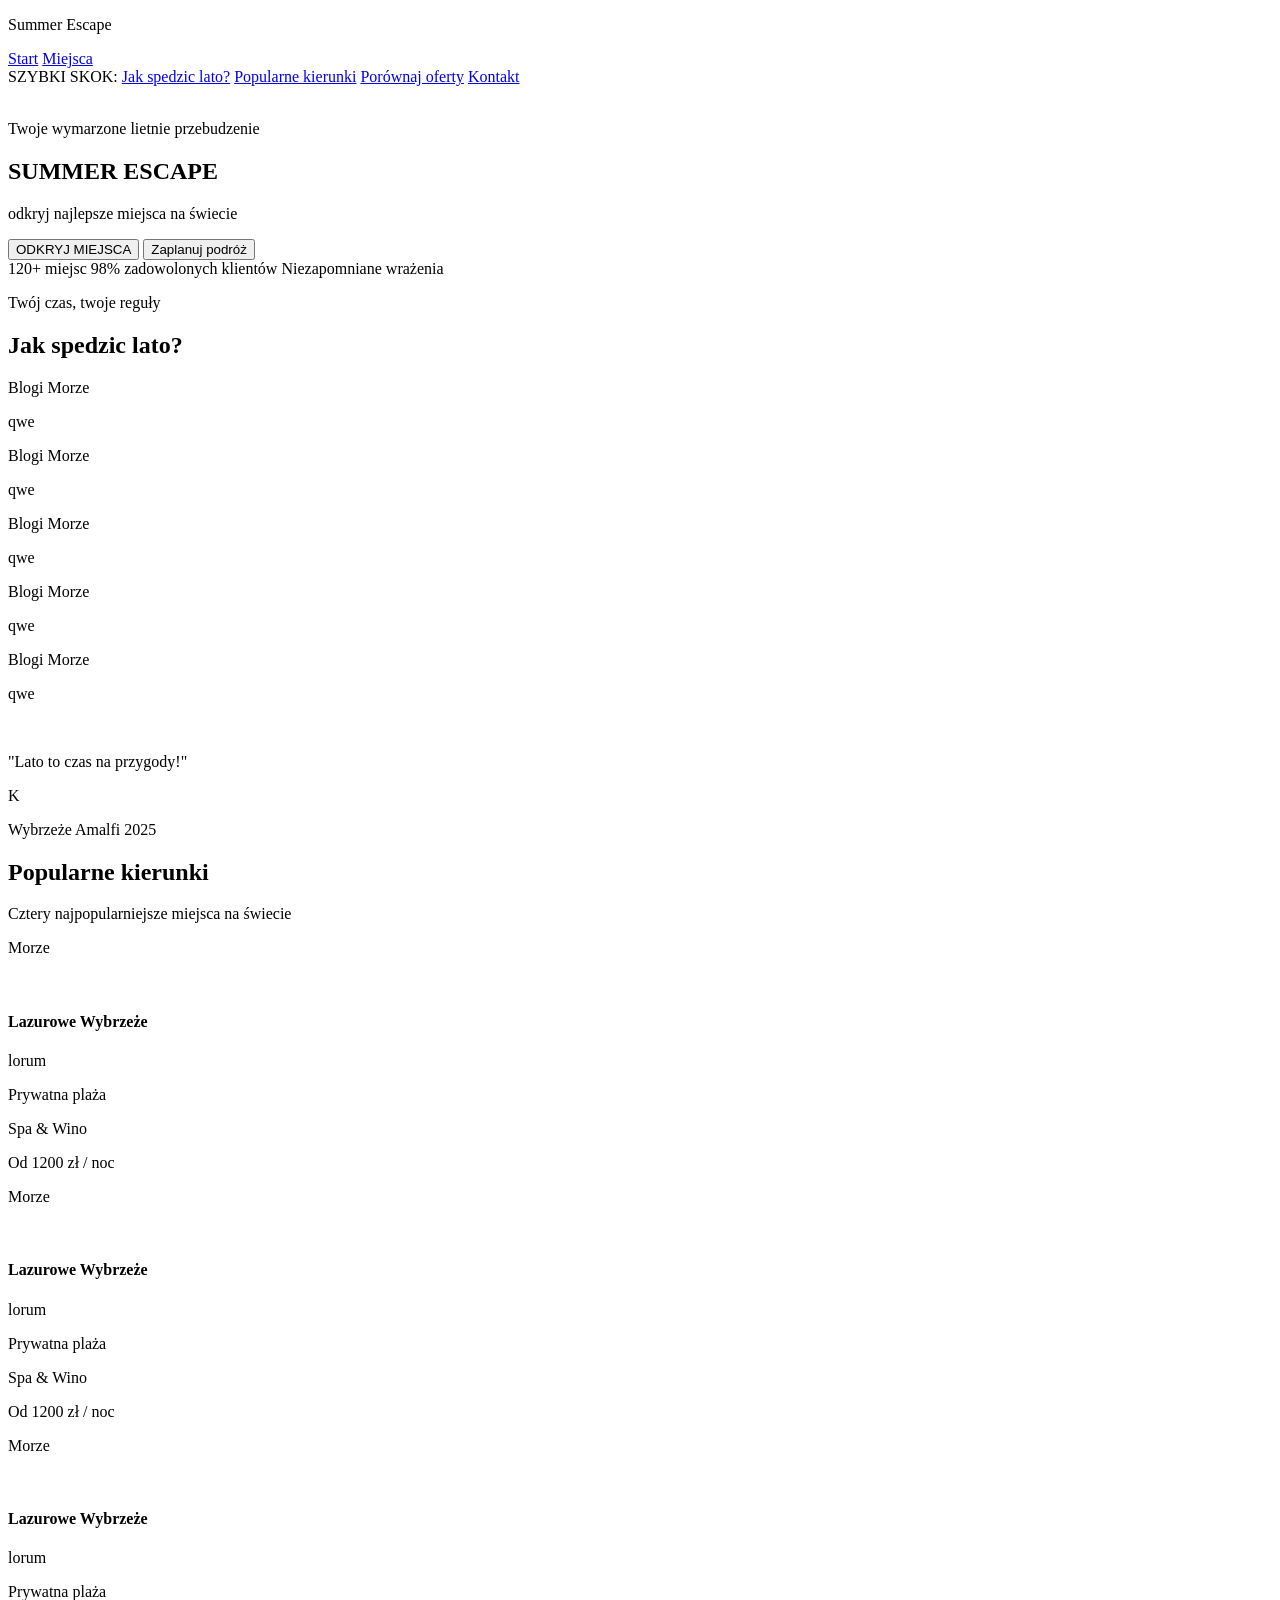
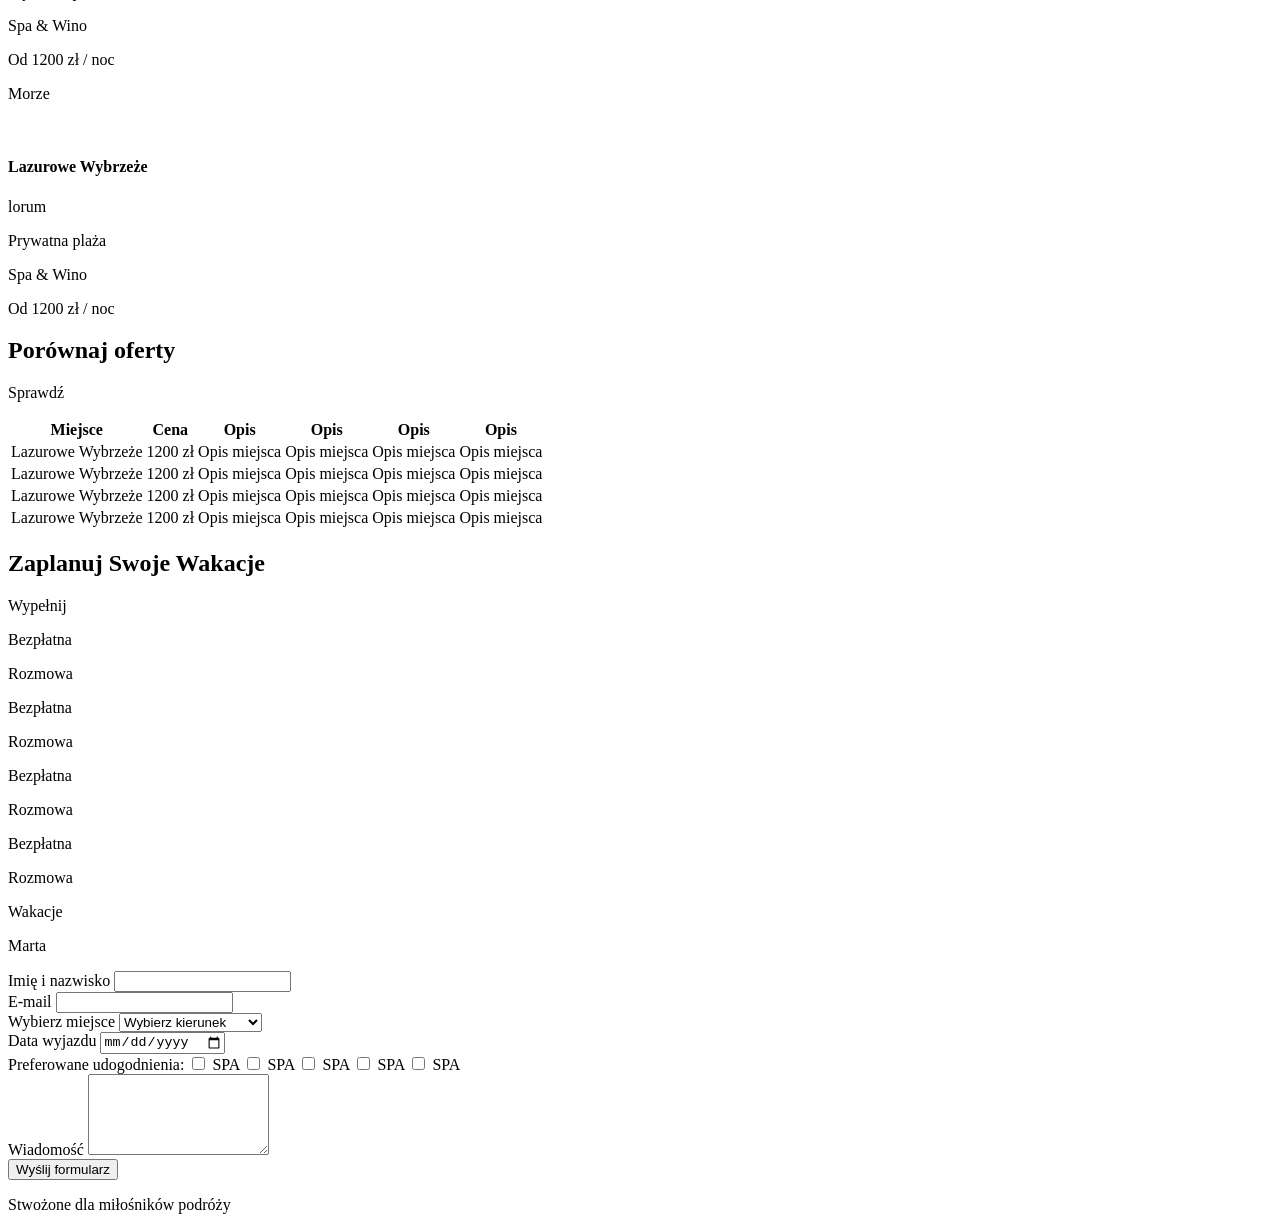
==== index.html @ 9d48acfe "HTML skeleton" ====
<!DOCTYPE html>
<html lang="pl">

<head>
    <meta charset="UTF-8">
    <meta name="viewport" content="width=device-width, initial-scale=1.0">
    <title>Summer Escape</title>
    <link rel="stylesheet" href="style.css">
</head>

<body>
    <header>
        <p>Summer Escape</p>

        <div>
            <a href="index.html">Start</a>
            <a href="places.html">Miejsca</a>
        </div>

        <a href=""></a>
    </header>

    <nav>
        <span>SZYBKI SKOK:</span>
        <a href="#how-to-spend-summer">Jak spedzic lato?</a>
        <a href="#popular-destinations">Popularne kierunki</a>
        <a href="#compare-offers">Porównaj oferty</a>
        <a href="#contact">Kontakt</a>
    </nav>
    <main>
        <section class="hero-section">
            <img src="" alt="">

            <p>Twoje wymarzone lietnie przebudzenie</p>

            <h1>SUMMER ESCAPE</h1>
            <p>odkryj najlepsze miejsca na świecie</p>

            <div>
                <button>ODKRYJ MIEJSCA</button>
                <button>Zaplanuj podróż</button>
            </div>


            <div>
                <span>120+ miejsc</span>
                <span>98% zadowolonych klientów</span>
                <span>Niezapomniane wrażenia</span>
            </div>
        </section>





        <section id="how-to-spend-summer">
            <div>
                <p>Twój czas, twoje reguły</p>
                <h2>Jak spedzic lato?</h2>

                <div>
                    <div>Blogi <span>Morze</span></div>
                    <p>qwe</p>
                </div>
                <div>
                    <div>Blogi <span>Morze</span></div>
                    <p>qwe</p>
                </div>
                <div>
                    <div>Blogi <span>Morze</span></div>
                    <p>qwe</p>
                </div>
                <div>
                    <div>Blogi <span>Morze</span></div>
                    <p>qwe</p>
                </div>
                <div>
                    <div>Blogi <span>Morze</span></div>
                    <p>qwe</p>
                </div>
            </div>

            <img src="" alt="">
            <p>"Lato to czas na przygody!"</p>

            <div>
                <p>K</p>
                <p>Wybrzeże Amalfi 2025</p>
            </div>


        </section>





        <section id="popular-destinations">
            <h1>Popularne kierunki</h1>
            <p>Cztery najpopularniejsze miejsca na świecie</p>

            <div>
                <div>
                    <p>Morze</p>
                    <img src="" alt="">
                    <h4>Lazurowe Wybrzeże</h4>
                    <p>lorum</p>

                    <div>
                        <p>Prywatna plaża</p>
                        <p> Spa & Wino</p>
                    </div>

                    <p>Od <span>1200 zł</span> / noc</p>
                </div>


                <div>
                    <p>Morze</p>
                    <img src="" alt="">
                    <h4>Lazurowe Wybrzeże</h4>
                    <p>lorum</p>

                    <div>
                        <p>Prywatna plaża</p>
                        <p> Spa & Wino</p>
                    </div>

                    <p>Od <span>1200 zł</span> / noc</p>
                </div>


                <div>
                    <p>Morze</p>
                    <img src="" alt="">
                    <h4>Lazurowe Wybrzeże</h4>
                    <p>lorum</p>

                    <div>
                        <p>Prywatna plaża</p>
                        <p> Spa & Wino</p>
                    </div>

                    <p>Od <span>1200 zł</span> / noc</p>
                </div>


                <div>
                    <p>Morze</p>
                    <img src="" alt="">
                    <h4>Lazurowe Wybrzeże</h4>
                    <p>lorum</p>

                    <div>
                        <p>Prywatna plaża</p>
                        <p> Spa & Wino</p>
                    </div>

                    <p>Od <span>1200 zł</span> / noc</p>
                </div>
            </div>

        </section>




        <section id="compare-offers">
            <h1>Porównaj oferty</h1>
            <p>Sprawdź</p>

            <table>
                <tr>
                    <th>Miejsce</th>
                    <th>Cena</th>
                    <th>Opis</th>
                    <th>Opis</th>
                    <th>Opis</th>
                    <th>Opis</th>
                </tr>
                <tr>
                    <td>Lazurowe Wybrzeże</td>
                    <td>1200 zł</td>
                    <td>Opis miejsca</td>
                    <td>Opis miejsca</td>
                    <td>Opis miejsca</td>
                    <td>Opis miejsca</td>
                </tr>
                <tr>
                    <td>Lazurowe Wybrzeże</td>
                    <td>1200 zł</td>
                    <td>Opis miejsca</td>
                    <td>Opis miejsca</td>
                    <td>Opis miejsca</td>
                    <td>Opis miejsca</td>
                </tr>
                <tr>
                    <td>Lazurowe Wybrzeże</td>
                    <td>1200 zł</td>
                    <td>Opis miejsca</td>
                    <td>Opis miejsca</td>
                    <td>Opis miejsca</td>
                    <td>Opis miejsca</td>
                </tr>
                <tr>
                    <td>Lazurowe Wybrzeże</td>
                    <td>1200 zł</td>
                    <td>Opis miejsca</td>
                    <td>Opis miejsca</td>
                    <td>Opis miejsca</td>
                    <td>Opis miejsca</td>
                </tr>
            </table>
        </section>




        <section id="contact">
            <div>
                <h1>Zaplanuj Swoje Wakacje</h1>
                <p>Wypełnij</p>

                <div>
                    <p>Bezpłatna</p>
                    <p>Rozmowa</p>
                </div>
                <div>
                    <p>Bezpłatna</p>
                    <p>Rozmowa</p>
                </div>
                <div>
                    <p>Bezpłatna</p>
                    <p>Rozmowa</p>
                </div>
                <div>
                    <p>Bezpłatna</p>
                    <p>Rozmowa</p>
                </div>

                <div>
                    <p>Wakacje</p>
                    <p>Marta</p>
                </div>
            </div>


            <div>

                <form action="#" method="post">
                    <div>
                        <label for="name-lastname">Imię i nazwisko</label>
                        <input type="text" id="name-lastname" name="name-lastname" required>
                    </div>

                    <div>
                        <label for="email">E-mail</label>
                        <input type="email" id="email" name="email" required>
                    </div>

                    <div>
                        <label for="place">Wybierz miejsce</label>
                        <select id="place" name="place" required>
                            <option value="" selected disabled>Wybierz kierunek</option>
                            <option value="amalfi">Wybrzeże Amalfi</option>
                            <option value="lazurowe-wybrzeze">Lazurowe Wybrzeże</option>
                            <option value="santorini">Santorini</option>
                            <option value="bali">Bali</option>
                        </select>
                    </div>

                    <div>
                        <label for="departure-date">Data wyjazdu</label>
                        <input type="date" id="departure-date" name="departure-date" required>
                    </div>

                    <div>
                        Preferowane udogodnienia:
                        <label><input type="checkbox" name="activities" value="spa"> SPA</label>
                        <label><input type="checkbox" name="activities" value="spa"> SPA</label>
                        <label><input type="checkbox" name="activities" value="spa"> SPA</label>
                        <label><input type="checkbox" name="activities" value="spa"> SPA</label>
                        <label><input type="checkbox" name="activities" value="spa"> SPA</label>
                    </div>


                    <div>
                        <label for="message">Wiadomość</label>
                        <textarea id="message" name="message" rows="5"></textarea>
                    </div>

                    <button type="submit">Wyślij formularz</button>
                </form>
            </div>
        </section>
    </main>



    <footer>
        <p>Stwożone dla miłośników podróży</p>
    </footer>
</body>

</html>
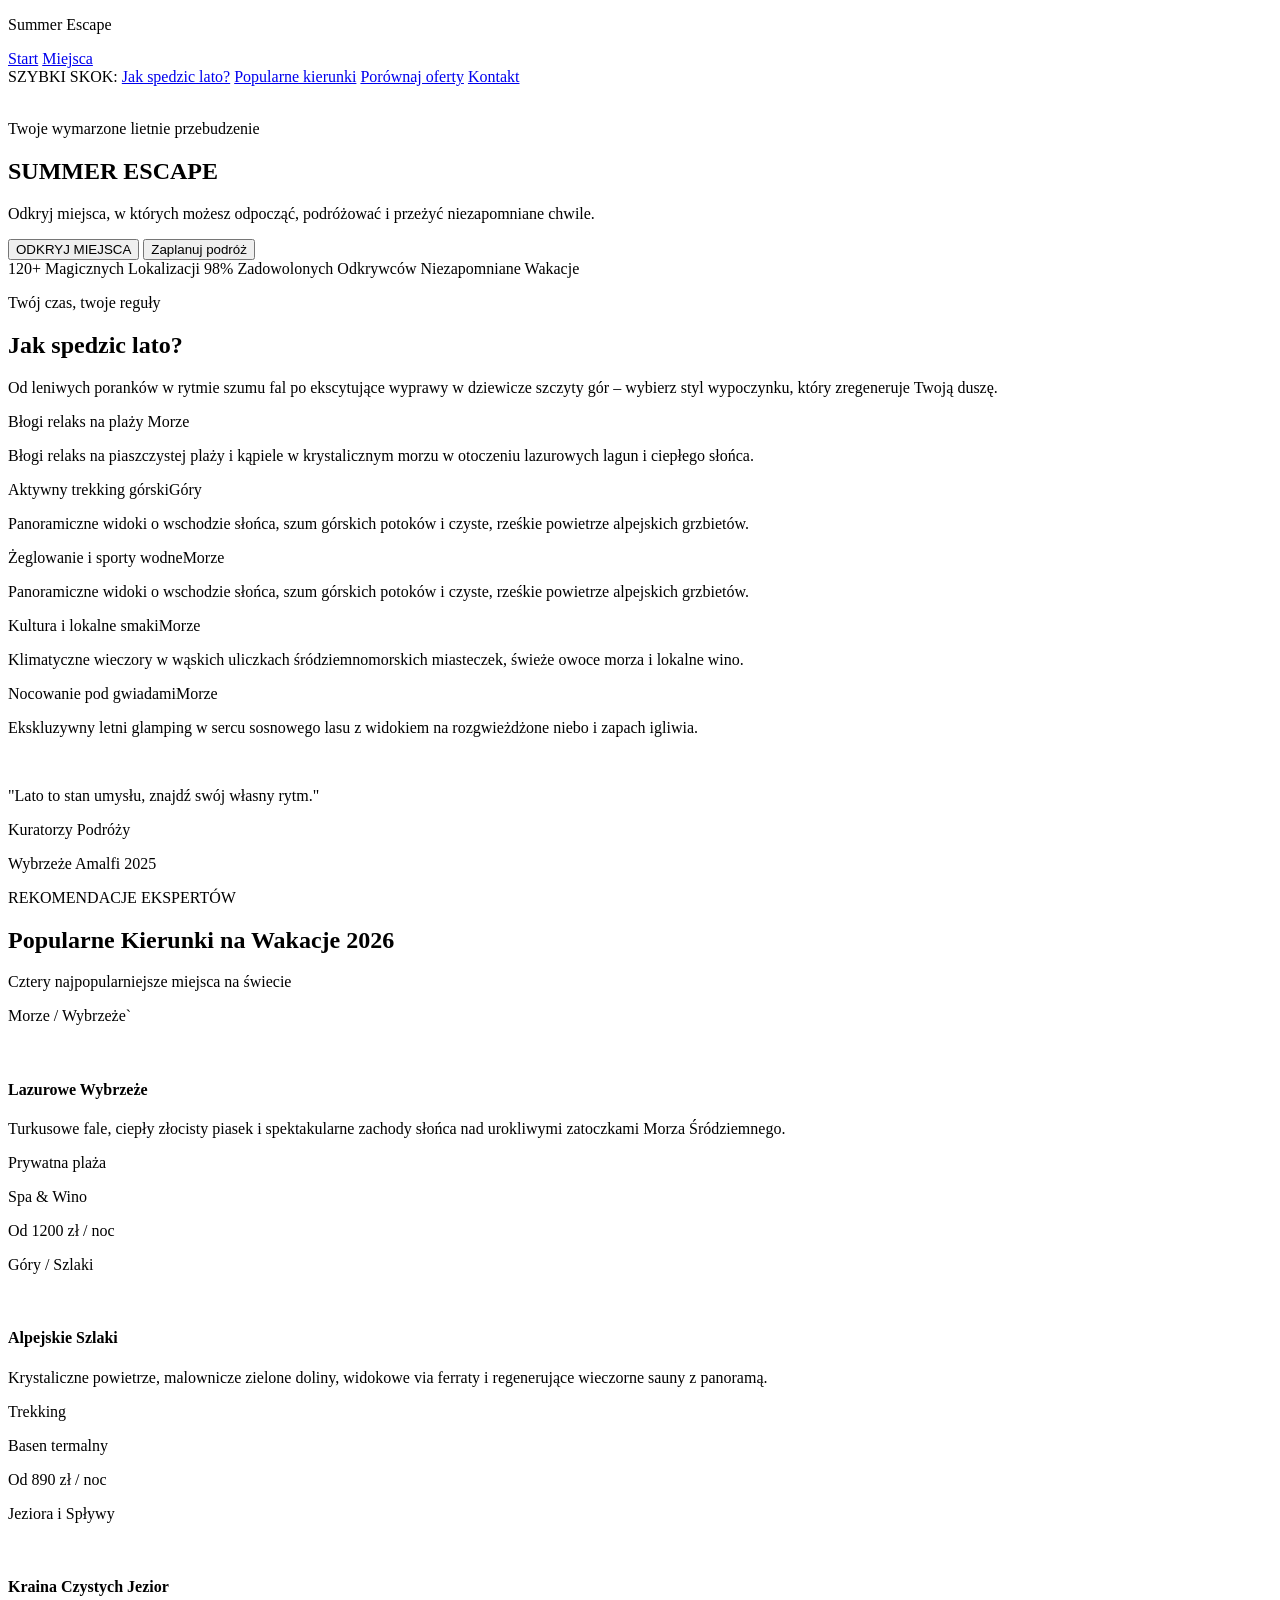
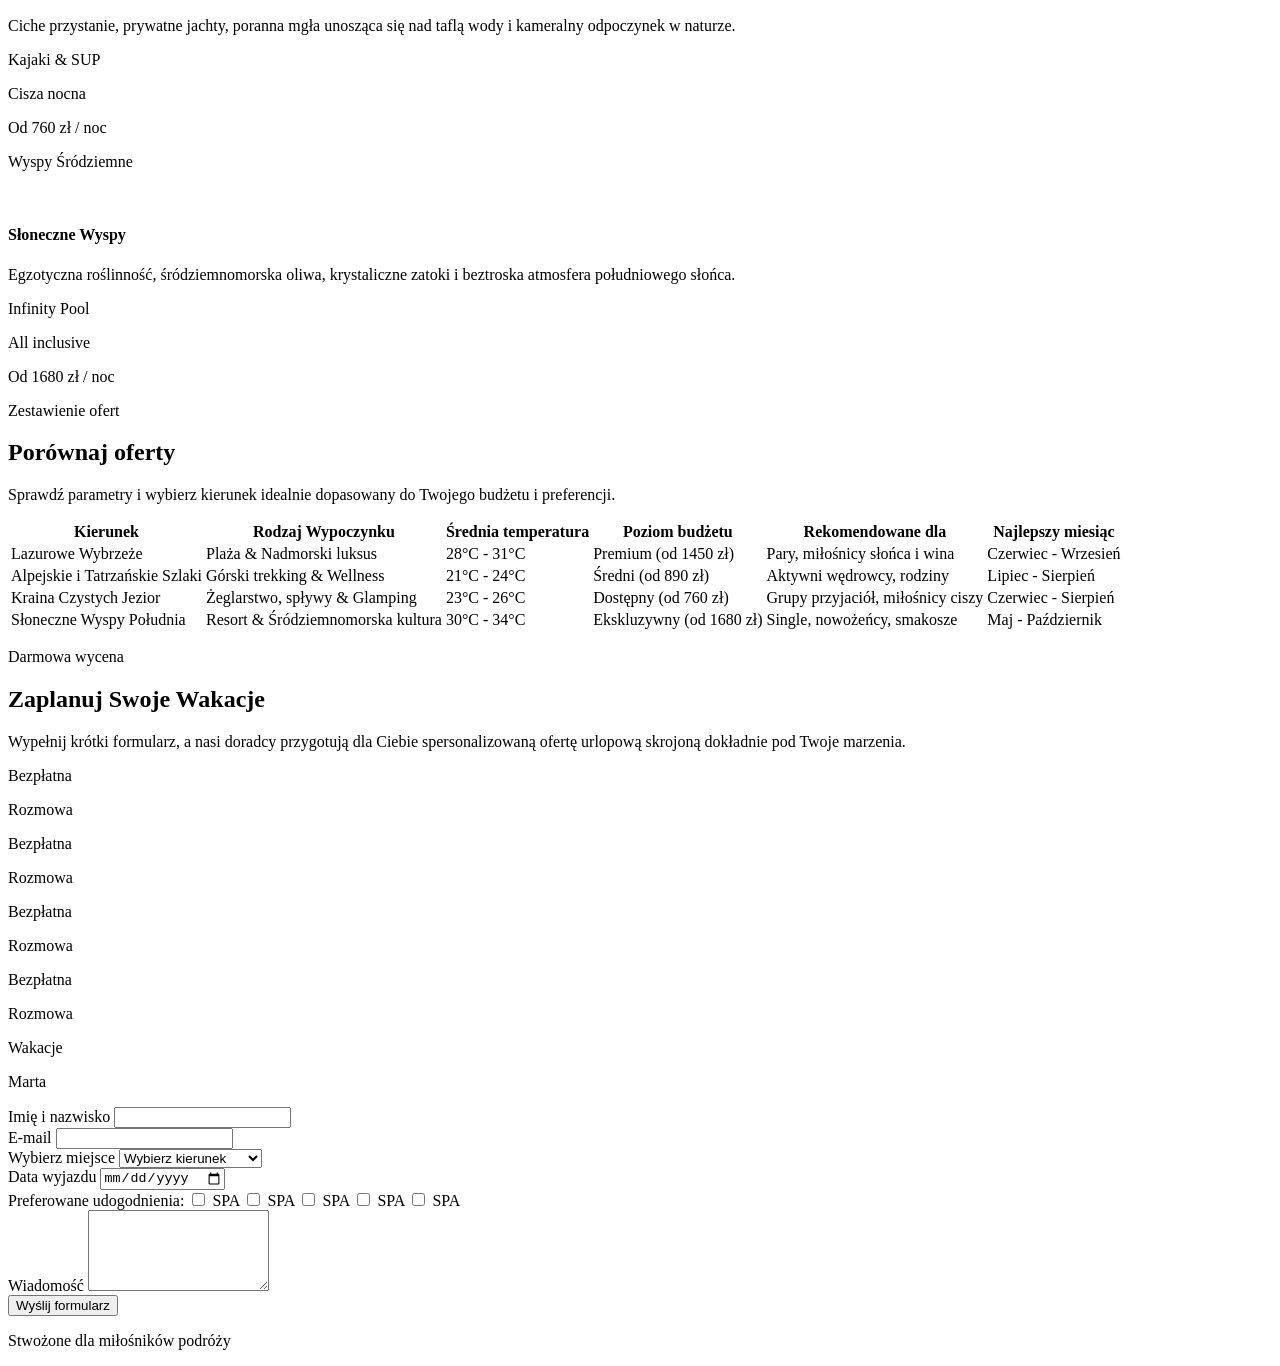
==== commit 3f578238: "Full main page text" ====
--- a/index.html
+++ b/index.html
@@ -34,7 +34,7 @@
             <p>Twoje wymarzone lietnie przebudzenie</p>
 
             <h1>SUMMER ESCAPE</h1>
-            <p>odkryj najlepsze miejsca na świecie</p>
+            <p>Odkryj miejsca, w których możesz odpocząć, podróżować i przeżyć niezapomniane chwile.</p>
 
             <div>
                 <button>ODKRYJ MIEJSCA</button>
@@ -43,9 +43,9 @@
 
 
             <div>
-                <span>120+ miejsc</span>
-                <span>98% zadowolonych klientów</span>
-                <span>Niezapomniane wrażenia</span>
+                <span>120+ Magicznych Lokalizacji</span>
+                <span>98% Zadowolonych Odkrywców</span>
+                <span>Niezapomniane Wakacje</span>
             </div>
         </section>
 
@@ -57,34 +57,41 @@
             <div>
                 <p>Twój czas, twoje reguły</p>
                 <h2>Jak spedzic lato?</h2>
-
-                <div>
-                    <div>Blogi <span>Morze</span></div>
-                    <p>qwe</p>
-                </div>
-                <div>
-                    <div>Blogi <span>Morze</span></div>
-                    <p>qwe</p>
-                </div>
-                <div>
-                    <div>Blogi <span>Morze</span></div>
-                    <p>qwe</p>
-                </div>
-                <div>
-                    <div>Blogi <span>Morze</span></div>
-                    <p>qwe</p>
-                </div>
-                <div>
-                    <div>Blogi <span>Morze</span></div>
-                    <p>qwe</p>
+                <p>Od leniwych poranków w rytmie szumu fal po ekscytujące wyprawy w dziewicze szczyty gór – wybierz styl
+                    wypoczynku, który zregeneruje Twoją duszę.</p>
+
+                <div>
+                    <div>Błogi relaks na plaży <span>Morze</span></div>
+                    <p>Błogi relaks na piaszczystej plaży i kąpiele w krystalicznym morzu w otoczeniu lazurowych lagun i
+                        ciepłego słońca.</p>
+                </div>
+                <div>
+                    <div>Aktywny trekking górski<span>Góry</span></div>
+                    <p>Panoramiczne widoki o wschodzie słońca, szum górskich potoków i czyste, rześkie powietrze
+                        alpejskich grzbietów.</p>
+                </div>
+                <div>
+                    <div>Żeglowanie i sporty wodne<span>Morze</span></div>
+                    <p>Panoramiczne widoki o wschodzie słońca, szum górskich potoków i czyste, rześkie powietrze
+                        alpejskich grzbietów.</p>
+                </div>
+                <div>
+                    <div>Kultura i lokalne smaki<span>Morze</span></div>
+                    <p>Klimatyczne wieczory w wąskich uliczkach śródziemnomorskich miasteczek, świeże owoce morza i
+                        lokalne wino.</p>
+                </div>
+                <div>
+                    <div>Nocowanie pod gwiadami<span>Morze</span></div>
+                    <p>Ekskluzywny letni glamping w sercu sosnowego lasu z widokiem na rozgwieżdżone niebo i zapach
+                        igliwia.</p>
                 </div>
             </div>
 
             <img src="" alt="">
-            <p>"Lato to czas na przygody!"</p>
-
-            <div>
-                <p>K</p>
+            <p>"Lato to stan umysłu, znajdź swój własny rytm."</p>
+
+            <div>
+                <p>Kuratorzy Podróży</p>
                 <p>Wybrzeże Amalfi 2025</p>
             </div>
 
@@ -96,15 +103,17 @@
 
 
         <section id="popular-destinations">
-            <h1>Popularne kierunki</h1>
+            <p>REKOMENDACJE EKSPERTÓW</p>
+            <h1>Popularne Kierunki na Wakacje 2026</h1>
             <p>Cztery najpopularniejsze miejsca na świecie</p>
 
             <div>
                 <div>
-                    <p>Morze</p>
+                    <p>Morze / Wybrzeże`</p>
                     <img src="" alt="">
                     <h4>Lazurowe Wybrzeże</h4>
-                    <p>lorum</p>
+                    <p>Turkusowe fale, ciepły złocisty piasek i spektakularne zachody słońca nad urokliwymi zatoczkami
+                        Morza Śródziemnego.</p>
 
                     <div>
                         <p>Prywatna plaża</p>
@@ -116,47 +125,50 @@
 
 
                 <div>
-                    <p>Morze</p>
+                    <p>Góry / Szlaki</p>
                     <img src="" alt="">
-                    <h4>Lazurowe Wybrzeże</h4>
-                    <p>lorum</p>
-
-                    <div>
-                        <p>Prywatna plaża</p>
-                        <p> Spa & Wino</p>
-                    </div>
-
-                    <p>Od <span>1200 zł</span> / noc</p>
-                </div>
-
-
-                <div>
-                    <p>Morze</p>
+                    <h4>Alpejskie Szlaki</h4>
+                    <p>Krystaliczne powietrze, malownicze zielone doliny, widokowe via ferraty i regenerujące wieczorne
+                        sauny z panoramą.</p>
+
+                    <div>
+                        <p>Trekking</p>
+                        <p>Basen termalny</p>
+                    </div>
+
+                    <p>Od <span>890 zł</span> / noc</p>
+                </div>
+
+
+                <div>
+                    <p>Jeziora i Spływy</p>
                     <img src="" alt="">
-                    <h4>Lazurowe Wybrzeże</h4>
-                    <p>lorum</p>
-
-                    <div>
-                        <p>Prywatna plaża</p>
-                        <p> Spa & Wino</p>
-                    </div>
-
-                    <p>Od <span>1200 zł</span> / noc</p>
-                </div>
-
-
-                <div>
-                    <p>Morze</p>
+                    <h4>Kraina Czystych Jezior</h4>
+                    <p>Ciche przystanie, prywatne jachty, poranna mgła unosząca się nad taflą wody i kameralny
+                        odpoczynek w naturze.</p>
+
+                    <div>
+                        <p>Kajaki & SUP</p>
+                        <p>Cisza nocna</p>
+                    </div>
+
+                    <p>Od <span>760 zł</span> / noc</p>
+                </div>
+
+
+                <div>
+                    <p>Wyspy Śródziemne</p>
                     <img src="" alt="">
-                    <h4>Lazurowe Wybrzeże</h4>
-                    <p>lorum</p>
-
-                    <div>
-                        <p>Prywatna plaża</p>
-                        <p> Spa & Wino</p>
-                    </div>
-
-                    <p>Od <span>1200 zł</span> / noc</p>
+                    <h4>Słoneczne Wyspy</h4>
+                    <p>Egzotyczna roślinność, śródziemnomorska oliwa, krystaliczne zatoki i beztroska atmosfera
+                        południowego słońca.</p>
+
+                    <div>
+                        <p>Infinity Pool</p>
+                        <p>All inclusive</p>
+                    </div>
+
+                    <p>Od <span>1680 zł</span> / noc</p>
                 </div>
             </div>
 
@@ -166,49 +178,50 @@
 
 
         <section id="compare-offers">
+            <p>Zestawienie ofert</p>
             <h1>Porównaj oferty</h1>
-            <p>Sprawdź</p>
+            <p>Sprawdź parametry i wybierz kierunek idealnie dopasowany do Twojego budżetu i preferencji.</p>
 
             <table>
                 <tr>
-                    <th>Miejsce</th>
-                    <th>Cena</th>
-                    <th>Opis</th>
-                    <th>Opis</th>
-                    <th>Opis</th>
-                    <th>Opis</th>
+                    <th>Kierunek</th>
+                    <th>Rodzaj Wypoczynku</th>
+                    <th>Średnia temperatura</th>
+                    <th>Poziom budżetu</th>
+                    <th>Rekomendowane dla</th>
+                    <th>Najlepszy miesiąc</th>
                 </tr>
                 <tr>
                     <td>Lazurowe Wybrzeże</td>
-                    <td>1200 zł</td>
-                    <td>Opis miejsca</td>
-                    <td>Opis miejsca</td>
-                    <td>Opis miejsca</td>
-                    <td>Opis miejsca</td>
-                </tr>
-                <tr>
-                    <td>Lazurowe Wybrzeże</td>
-                    <td>1200 zł</td>
-                    <td>Opis miejsca</td>
-                    <td>Opis miejsca</td>
-                    <td>Opis miejsca</td>
-                    <td>Opis miejsca</td>
-                </tr>
-                <tr>
-                    <td>Lazurowe Wybrzeże</td>
-                    <td>1200 zł</td>
-                    <td>Opis miejsca</td>
-                    <td>Opis miejsca</td>
-                    <td>Opis miejsca</td>
-                    <td>Opis miejsca</td>
-                </tr>
-                <tr>
-                    <td>Lazurowe Wybrzeże</td>
-                    <td>1200 zł</td>
-                    <td>Opis miejsca</td>
-                    <td>Opis miejsca</td>
-                    <td>Opis miejsca</td>
-                    <td>Opis miejsca</td>
+                    <td>Plaża & Nadmorski luksus</td>
+                    <td>28°C - 31°C</td>
+                    <td>Premium (od 1450 zł)</td>
+                    <td>Pary, miłośnicy słońca i wina</td>
+                    <td>Czerwiec - Wrzesień</td>
+                </tr>
+                <tr>
+                    <td>Alpejskie i Tatrzańskie Szlaki</td>
+                    <td>Górski trekking & Wellness</td>
+                    <td>21°C - 24°C</td>
+                    <td>Średni (od 890 zł)</td>
+                    <td>Aktywni wędrowcy, rodziny</td>
+                    <td>Lipiec - Sierpień</td>
+                </tr>
+                <tr>
+                    <td>Kraina Czystych Jezior</td>
+                    <td>Żeglarstwo, spływy & Glamping</td>
+                    <td>23°C - 26°C</td>
+                    <td>Dostępny (od 760 zł)</td>
+                    <td>Grupy przyjaciół, miłośnicy ciszy</td>
+                    <td>Czerwiec - Sierpień</td>
+                </tr>
+                <tr>
+                    <td>Słoneczne Wyspy Południa</td>
+                    <td>Resort & Śródziemnomorska kultura</td>
+                    <td>30°C - 34°C</td>
+                    <td>Ekskluzywny (od 1680 zł)</td>
+                    <td>Single, nowożeńcy, smakosze</td>
+                    <td>Maj - Październik</td>
                 </tr>
             </table>
         </section>
@@ -218,8 +231,9 @@
 
         <section id="contact">
             <div>
+                <p>Darmowa wycena</p>
                 <h1>Zaplanuj Swoje Wakacje</h1>
-                <p>Wypełnij</p>
+                <p>Wypełnij krótki formularz, a nasi doradcy przygotują dla Ciebie spersonalizowaną ofertę urlopową skrojoną dokładnie pod Twoje marzenia.</p>
 
                 <div>
                     <p>Bezpłatna</p>
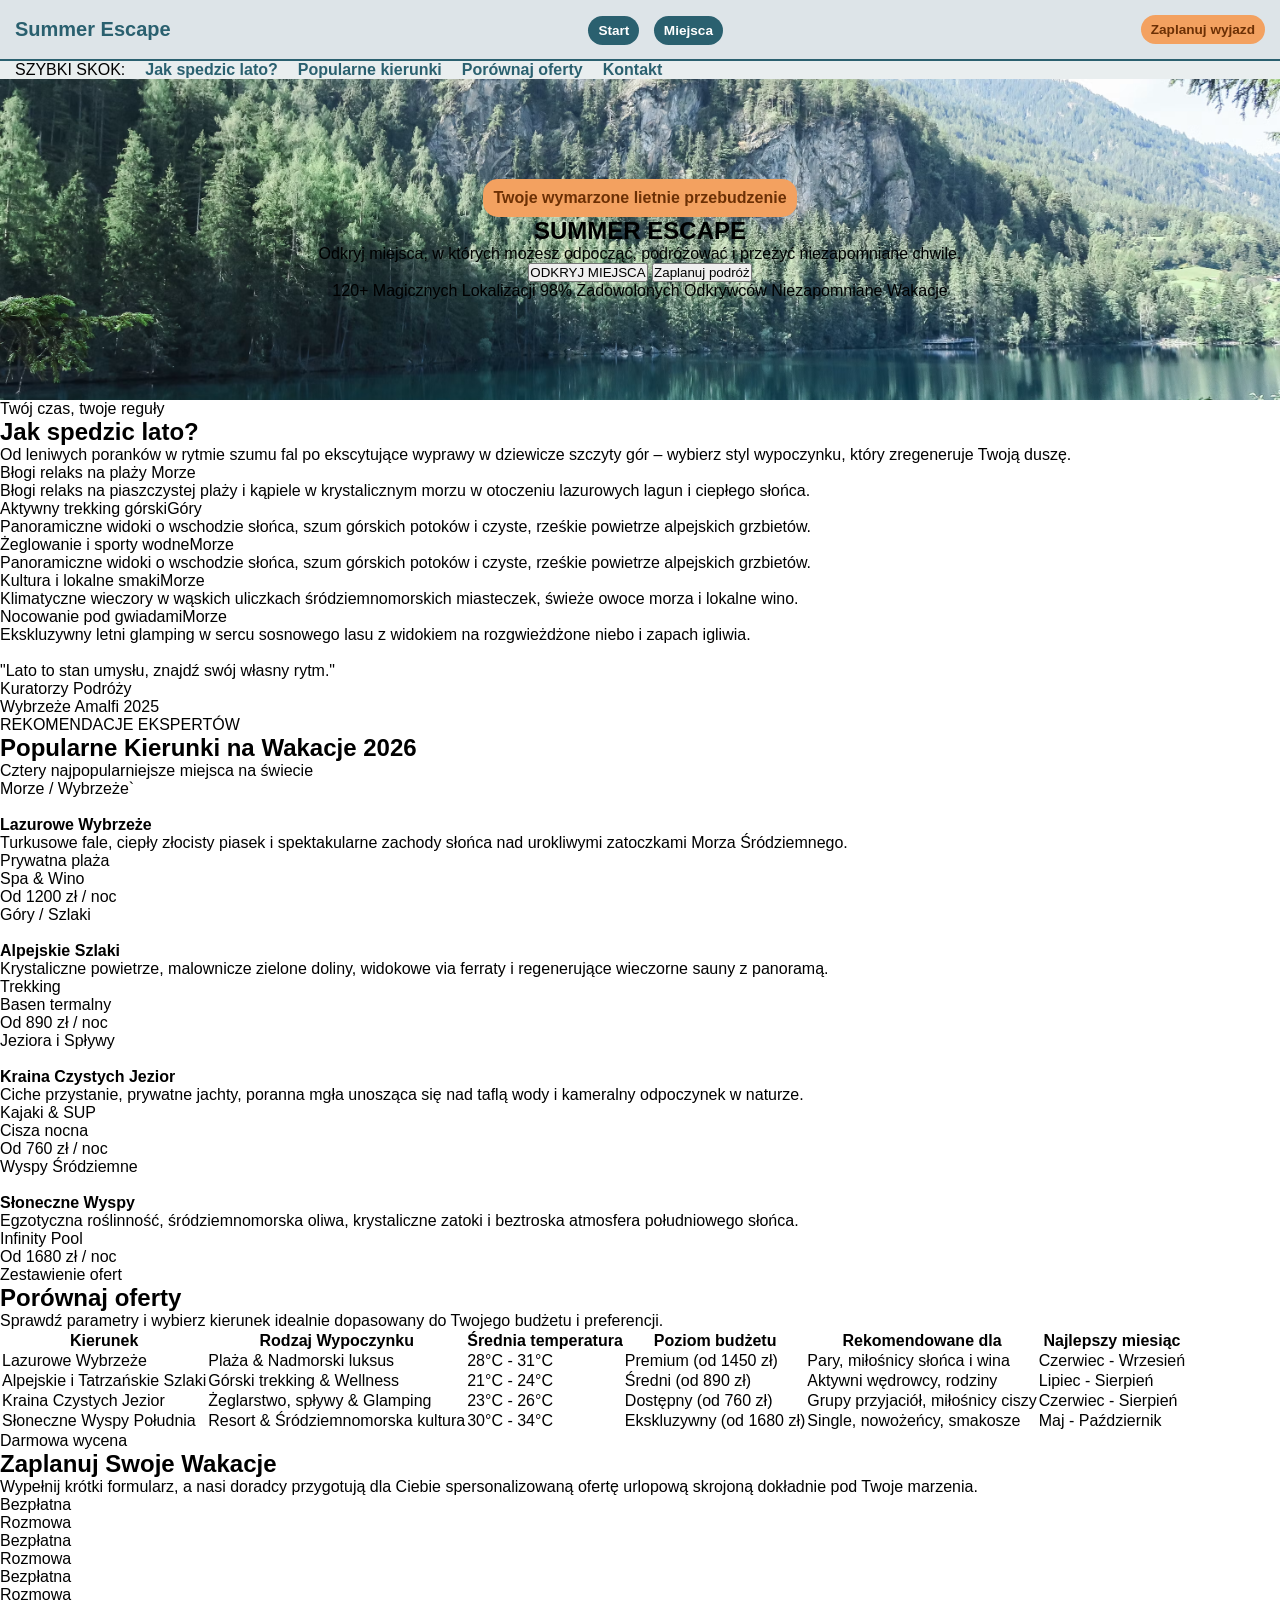
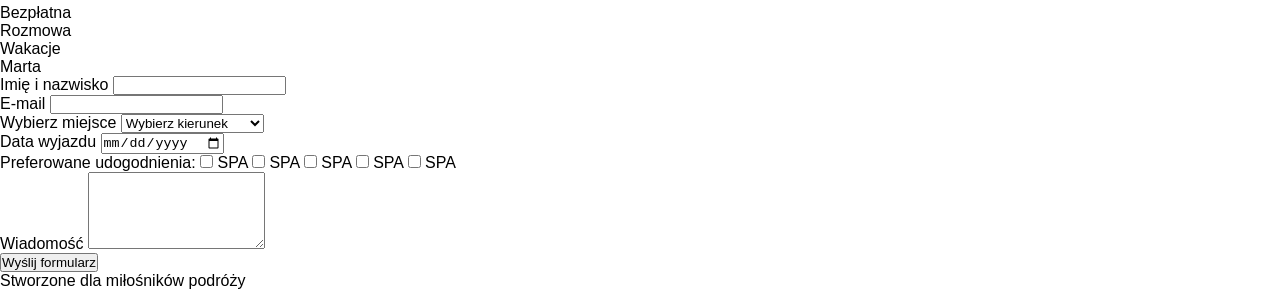
==== commit 290e9b7f: "Some CSS code" ====
--- a/index.html
+++ b/index.html
@@ -12,16 +12,16 @@
     <header>
         <p>Summer Escape</p>
 
-        <div>
+        <div class="header-menu">
             <a href="index.html">Start</a>
             <a href="places.html">Miejsca</a>
         </div>
 
-        <a href=""></a>
+        <a href="">Zaplanuj wyjazd</a>
     </header>
 
     <nav>
-        <span>SZYBKI SKOK:</span>
+        <p>SZYBKI SKOK:</p>
         <a href="#how-to-spend-summer">Jak spedzic lato?</a>
         <a href="#popular-destinations">Popularne kierunki</a>
         <a href="#compare-offers">Porównaj oferty</a>
@@ -29,12 +29,11 @@
     </nav>
     <main>
         <section class="hero-section">
-            <img src="" alt="">
-
-            <p>Twoje wymarzone lietnie przebudzenie</p>
+
+            <p class="first">Twoje wymarzone lietnie przebudzenie</p>
 
             <h1>SUMMER ESCAPE</h1>
-            <p>Odkryj miejsca, w których możesz odpocząć, podróżować i przeżyć niezapomniane chwile.</p>
+            <p class="second">Odkryj miejsca, w których możesz odpocząć, podróżować i przeżyć niezapomniane chwile.</p>
 
             <div>
                 <button>ODKRYJ MIEJSCA</button>
@@ -165,7 +164,7 @@
 
                     <div>
                         <p>Infinity Pool</p>
-                        <p>All inclusive</p>
+                        <p></p>
                     </div>
 
                     <p>Od <span>1680 zł</span> / noc</p>
@@ -312,7 +311,7 @@
 
 
     <footer>
-        <p>Stwożone dla miłośników podróży</p>
+        <p>Stworzone dla miłośników podróży</p>
     </footer>
 </body>
 
--- a/style.css
+++ b/style.css
@@ -0,0 +1,96 @@
+body{
+    margin: 0;
+    padding: 0;
+    font-family: Arial, sans-serif;
+}
+
+*{
+    box-sizing: border-box;
+    margin: 0;
+    padding: 0;
+}
+
+a{
+    text-decoration: none;
+}
+
+header{
+    display: flex;
+    background-color: #DDE4E8;
+    padding: 15px;
+    justify-content: space-between;
+    align-items: center;
+}
+
+header p{
+    font-size: 20px;
+    font-weight: bold;
+    margin: 0;
+    color: #2A606F;
+}
+
+.header-menu a{
+    color: white;
+    padding: 7px 10px;
+    margin: 0 5px;
+    background-color: #2A606F;
+    border-radius: 15px;
+    font-size: 0.85rem;
+    font-weight: bold;
+}
+
+header a{
+    color: #6c3005;
+    padding: 7px 10px;
+    background-color: #F3A160;
+    border-radius: 15px;
+    font-size: 0.85rem;
+    font-weight: bold;
+}
+
+
+
+
+
+
+
+
+nav{
+    display: flex;
+    background-color: #E9EEEF;
+    align-items: center;
+    gap: 20px;
+    padding: 0px 15px;
+    border-top: solid 2px #2A606F;
+}
+
+nav a{
+    color: #2A606F;
+    font-weight: bold;
+}
+
+
+
+
+
+
+
+
+.hero-section{
+    background-image: url("images/Background1.avif");
+    background-size: cover;
+    background-position: center;
+    padding: 100px 0;
+    text-align: center;
+}
+
+
+.hero-section .first{
+    display: inline-block;
+    background-color: #F3A160;
+    padding: 10px;
+    color: #6c3005;
+    border-radius: 15px;
+    font-weight: bold;
+}
+
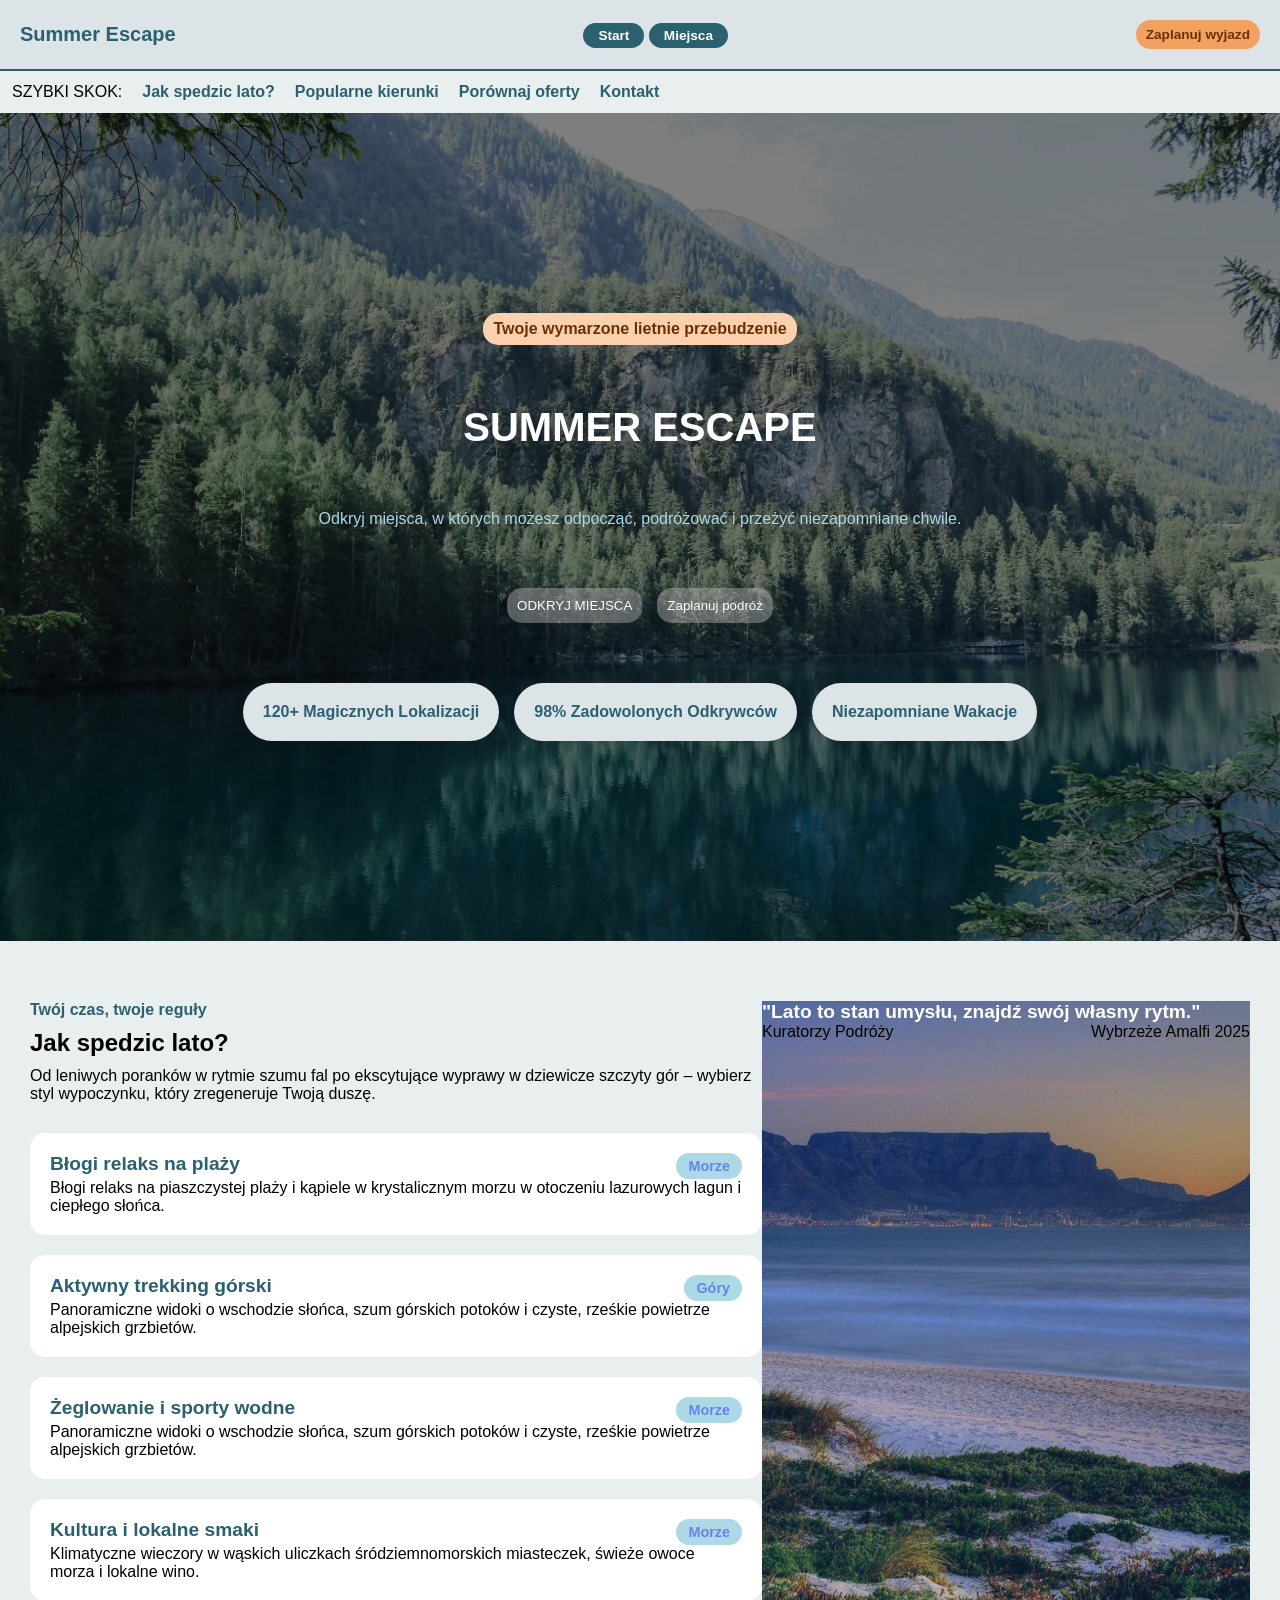
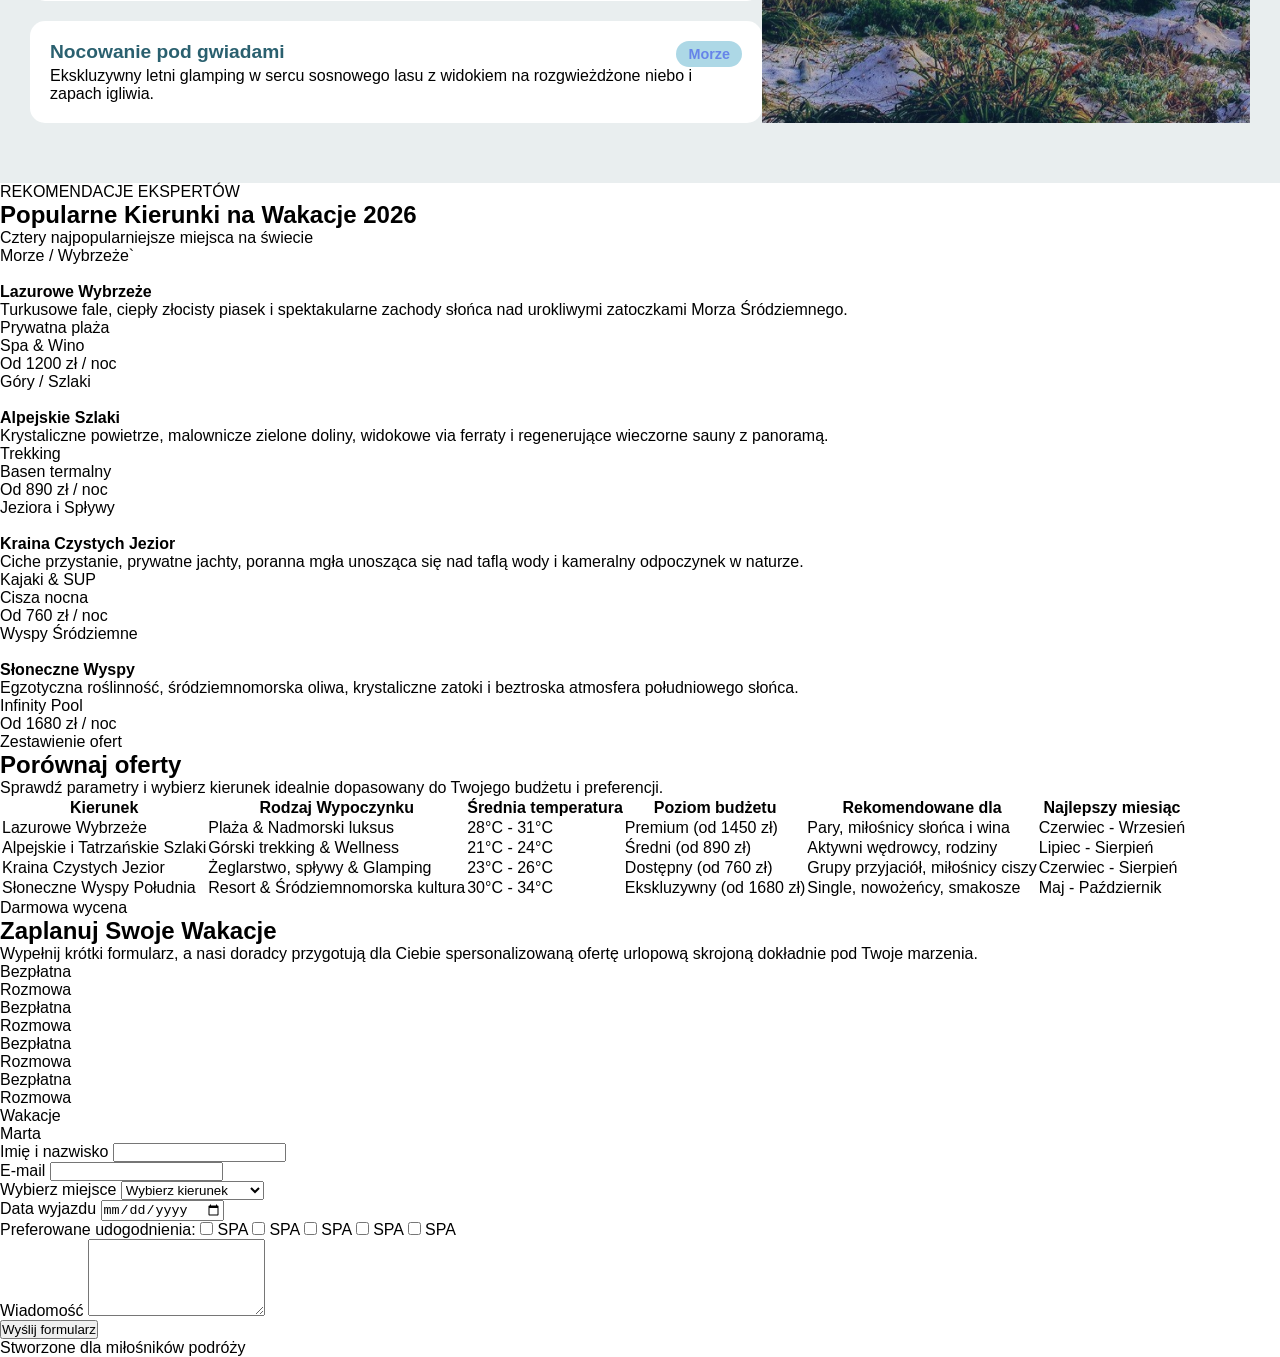
==== commit 470f3b36: "2 sections" ====
--- a/index.html
+++ b/index.html
@@ -35,64 +35,78 @@
             <h1>SUMMER ESCAPE</h1>
             <p class="second">Odkryj miejsca, w których możesz odpocząć, podróżować i przeżyć niezapomniane chwile.</p>
 
-            <div>
-                <button>ODKRYJ MIEJSCA</button>
-                <button>Zaplanuj podróż</button>
-            </div>
-
-
-            <div>
-                <span>120+ Magicznych Lokalizacji</span>
-                <span>98% Zadowolonych Odkrywców</span>
-                <span>Niezapomniane Wakacje</span>
-            </div>
-        </section>
-
-
-
-
-
-        <section id="how-to-spend-summer">
-            <div>
-                <p>Twój czas, twoje reguły</p>
-                <h2>Jak spedzic lato?</h2>
-                <p>Od leniwych poranków w rytmie szumu fal po ekscytujące wyprawy w dziewicze szczyty gór – wybierz styl
-                    wypoczynku, który zregeneruje Twoją duszę.</p>
-
-                <div>
+            <div class="flex-hero-div">
+                <button class="hero-buttons">ODKRYJ MIEJSCA</button>
+                <button class="hero-buttons">Zaplanuj podróż</button>
+            </div>
+
+
+            <div class="flex-hero-div">
+                <span class="description-spans">120+ Magicznych Lokalizacji</span>
+                <span class="description-spans">98% Zadowolonych Odkrywców</span>
+                <span class="description-spans">Niezapomniane Wakacje</span>
+            </div>
+        </section>
+
+
+
+
+
+        <section class="how-to-spend-summer-section" id="how-to-spend-summer">
+
+
+
+            <div class="advices-div">
+
+
+                <div class="wstep">
+                    <p class="introducion">Twój czas, twoje reguły</p>
+                    <h1>Jak spedzic lato?</h1>
+                    <p class="section-description">Od leniwych poranków w rytmie szumu fal po ekscytujące wyprawy w
+                        dziewicze szczyty gór – wybierz styl
+                        wypoczynku, który zregeneruje Twoją duszę.</p>
+                </div>
+
+
+                <div class="what-to-do">
                     <div>Błogi relaks na plaży <span>Morze</span></div>
-                    <p>Błogi relaks na piaszczystej plaży i kąpiele w krystalicznym morzu w otoczeniu lazurowych lagun i
+                    <p>Błogi relaks na piaszczystej plaży i kąpiele w krystalicznym morzu w otoczeniu lazurowych
+                        lagun i
                         ciepłego słońca.</p>
                 </div>
-                <div>
+                <div class="what-to-do">
                     <div>Aktywny trekking górski<span>Góry</span></div>
                     <p>Panoramiczne widoki o wschodzie słońca, szum górskich potoków i czyste, rześkie powietrze
                         alpejskich grzbietów.</p>
                 </div>
-                <div>
+                <div class="what-to-do">
                     <div>Żeglowanie i sporty wodne<span>Morze</span></div>
                     <p>Panoramiczne widoki o wschodzie słońca, szum górskich potoków i czyste, rześkie powietrze
                         alpejskich grzbietów.</p>
                 </div>
-                <div>
+                <div class="what-to-do">
                     <div>Kultura i lokalne smaki<span>Morze</span></div>
                     <p>Klimatyczne wieczory w wąskich uliczkach śródziemnomorskich miasteczek, świeże owoce morza i
                         lokalne wino.</p>
                 </div>
-                <div>
+                <div class="what-to-do">
                     <div>Nocowanie pod gwiadami<span>Morze</span></div>
                     <p>Ekskluzywny letni glamping w sercu sosnowego lasu z widokiem na rozgwieżdżone niebo i zapach
                         igliwia.</p>
                 </div>
             </div>
 
-            <img src="" alt="">
-            <p>"Lato to stan umysłu, znajdź swój własny rytm."</p>
-
-            <div>
-                <p>Kuratorzy Podróży</p>
-                <p>Wybrzeże Amalfi 2025</p>
-            </div>
+            <div class="example-image-div">
+                <p class="citate">"Lato to stan umysłu, znajdź swój własny rytm."</p>
+
+                <div>
+                    <p>Kuratorzy Podróży</p>
+                    <p>Wybrzeże Amalfi 2025</p>
+                </div>
+            </div>
+
+
+
 
 
         </section>
@@ -232,7 +246,8 @@
             <div>
                 <p>Darmowa wycena</p>
                 <h1>Zaplanuj Swoje Wakacje</h1>
-                <p>Wypełnij krótki formularz, a nasi doradcy przygotują dla Ciebie spersonalizowaną ofertę urlopową skrojoną dokładnie pod Twoje marzenia.</p>
+                <p>Wypełnij krótki formularz, a nasi doradcy przygotują dla Ciebie spersonalizowaną ofertę urlopową
+                    skrojoną dokładnie pod Twoje marzenia.</p>
 
                 <div>
                     <p>Bezpłatna</p>
--- a/style.css
+++ b/style.css
@@ -1,45 +1,43 @@
-body{
+body {
     margin: 0;
     padding: 0;
     font-family: Arial, sans-serif;
 }
 
-*{
+* {
     box-sizing: border-box;
     margin: 0;
     padding: 0;
 }
 
-a{
+a {
     text-decoration: none;
 }
 
-header{
+header {
     display: flex;
     background-color: #DDE4E8;
-    padding: 15px;
+    padding: 20px;
     justify-content: space-between;
     align-items: center;
 }
 
-header p{
+header p {
     font-size: 20px;
     font-weight: bold;
     margin: 0;
     color: #2A606F;
 }
 
-.header-menu a{
-    color: white;
-    padding: 7px 10px;
-    margin: 0 5px;
+.header-menu a {
+    color: white;
+    padding: 5px 15px;
     background-color: #2A606F;
     border-radius: 15px;
-    font-size: 0.85rem;
-    font-weight: bold;
-}
-
-header a{
+    font-weight: bold;
+}
+
+header a {
     color: #6c3005;
     padding: 7px 10px;
     background-color: #F3A160;
@@ -55,42 +53,163 @@
 
 
 
-nav{
-    display: flex;
+nav {
+    display: flex;
+    align-items: center;
     background-color: #E9EEEF;
-    align-items: center;
     gap: 20px;
-    padding: 0px 15px;
     border-top: solid 2px #2A606F;
-}
-
-nav a{
-    color: #2A606F;
-    font-weight: bold;
-}
-
-
-
-
-
-
-
-
-.hero-section{
-    background-image: url("images/Background1.avif");
+
+    padding: 12px;
+}
+
+nav a {
+    color: #2A606F;
+    font-weight: bold;
+}
+
+
+
+
+
+
+
+
+.hero-section {
+    display: flex;
+    flex-direction: column;
+    align-items: center;
+    gap: 60px;
+
+    background-image: linear-gradient(rgba(0, 0, 0, 0.5), rgba(0, 0, 0, 0.5)), url("images/Background1.avif");
     background-size: cover;
     background-position: center;
-    padding: 100px 0;
-    text-align: center;
-}
-
-
-.hero-section .first{
-    display: inline-block;
-    background-color: #F3A160;
+    padding: 200px 100px;
+}
+
+
+.hero-section .first {
+    background-color: #fad0ae;
+    padding: 7px 10px;
+    color: #6c3005;
+    border-radius: 15px;
+    font-weight: bold;
+    margin-left: auto;
+    margin-right: auto;
+}
+
+
+.hero-section h1 {
+    font-weight: 900;
+    font-size: 40px;
+    color: white;
+}
+
+
+.second {
+    color: lightblue;
+}
+
+
+.flex-hero-div {
+    display: flex;
+    justify-content: center;
+    align-items: center;
+    gap: 15px;
+}
+
+.hero-buttons {
+    color: white;
+    background-color: rgba(214, 210, 210, 0.37);
+
+    border: none;
+    border-radius: 15px;
     padding: 10px;
-    color: #6c3005;
-    border-radius: 15px;
-    font-weight: bold;
-}
-
+}
+
+
+
+
+.description-spans {
+    font-weight: bold;
+    color: #2A606F;
+    background-color: #DDE4E8;
+
+    border-radius: 30px;
+    padding: 20px;
+
+
+}
+
+
+
+
+
+
+
+.how-to-spend-summer-section {
+    display: flex;
+    background-color: #E9EEEF;
+    padding: 60px 30px;
+}
+
+
+.advices-div {
+    width: 60%;
+}
+
+
+.wstep {
+    display: flex;
+    flex-direction: column;
+    gap: 10px;
+    margin-bottom: 30px;
+}
+
+.wstep .introducion {
+    font-weight: bold;
+    color: #2A606F;
+}
+
+.what-to-do {
+    margin-top: 20px;
+    padding: 20px;
+    background-color: white;
+    border-radius: 15px;
+}
+
+.what-to-do div {
+    display: flex;
+    justify-content: space-between;
+    font-size: 1.2rem;
+    color: #2A606F;
+    font-weight: bold;
+}
+
+.what-to-do div span {
+    background-color: lightblue;
+    color: rgb(102, 132, 233);
+    border-radius: 15px;
+    font-size: 0.9rem;
+    padding: 5px 12px;
+}
+
+.example-image-div {
+    align-self: stretch;
+    width: 40%;
+
+    background-image: linear-gradient(rgba(27, 72, 124, 0.3), rgba(27, 72, 124, 0.3)), url("images/beach.jpg");
+    background-size: cover;
+    background-position: center;
+
+}
+.example-image-div .citate{
+    font-size: 1.2rem;
+    font-weight: bold;
+    color: white;
+}
+
+.example-image-div div{
+    display: flex;
+    justify-content: space-between;
+}
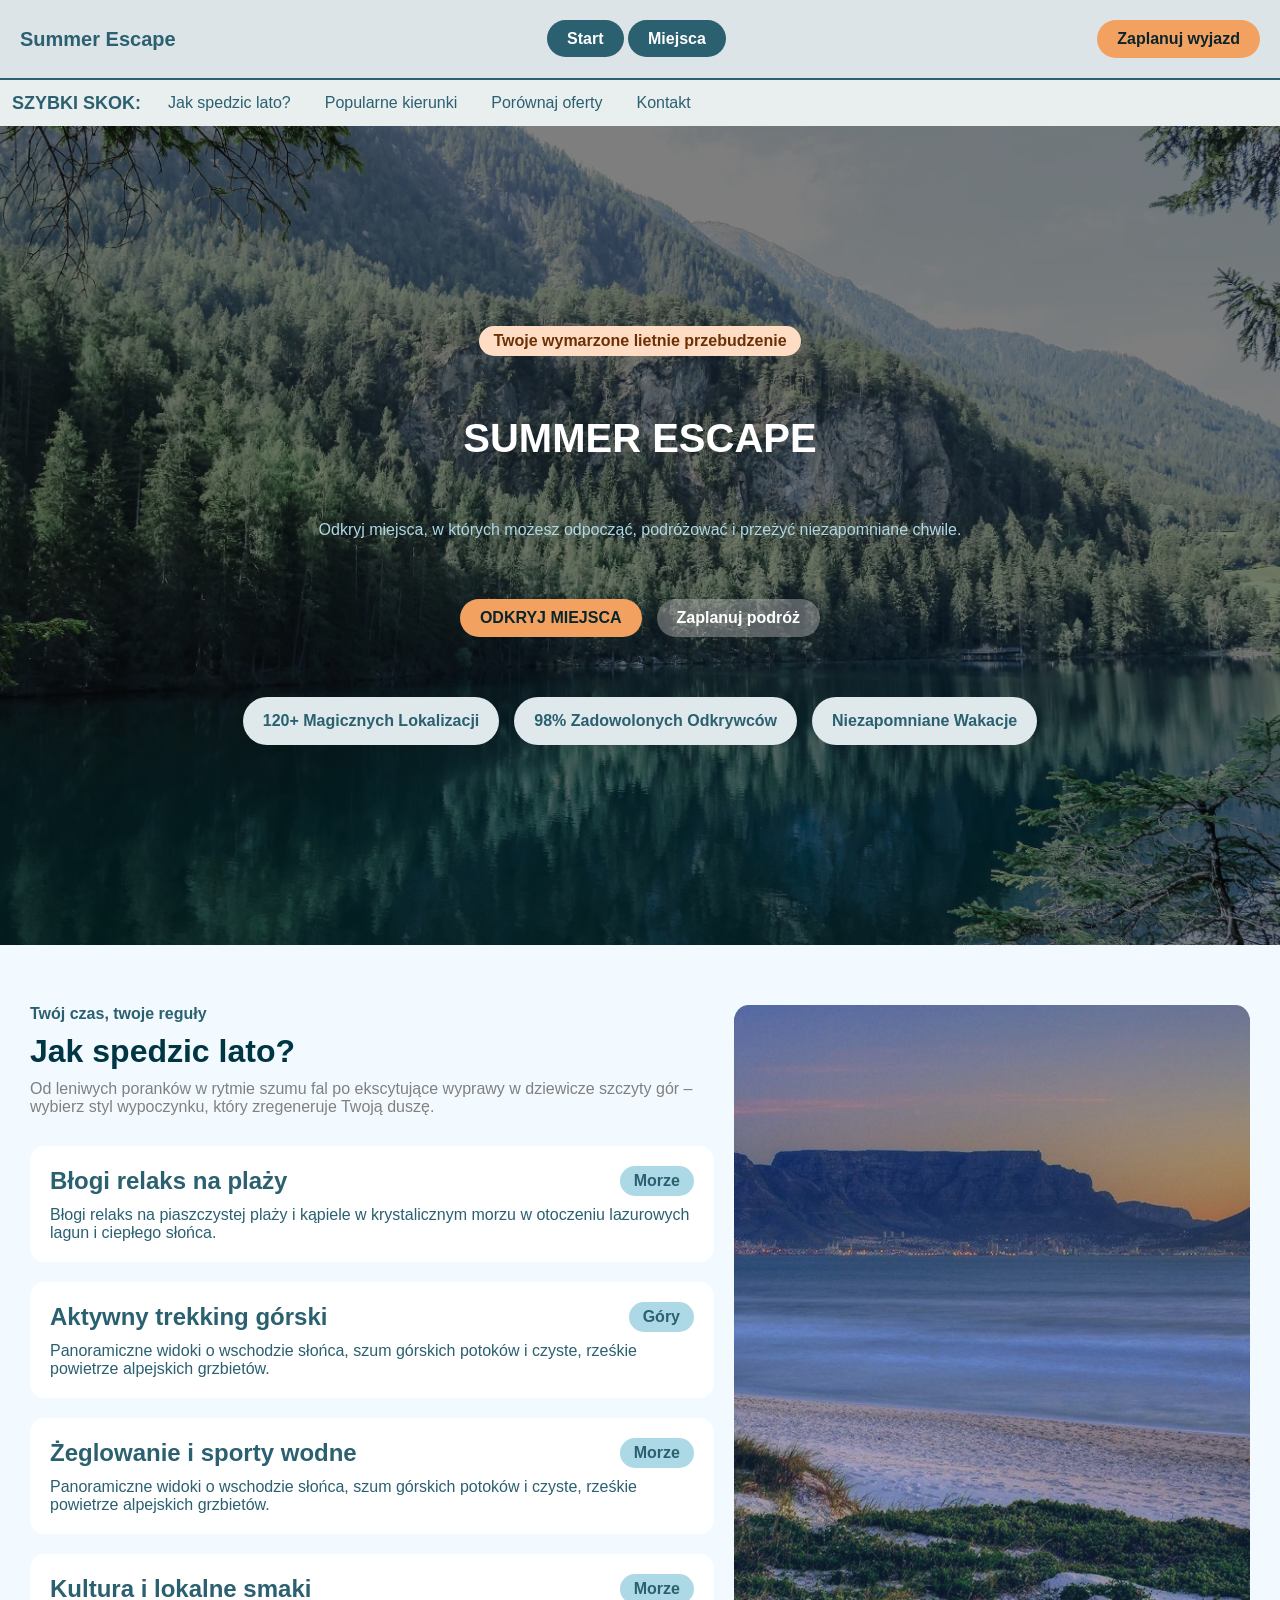
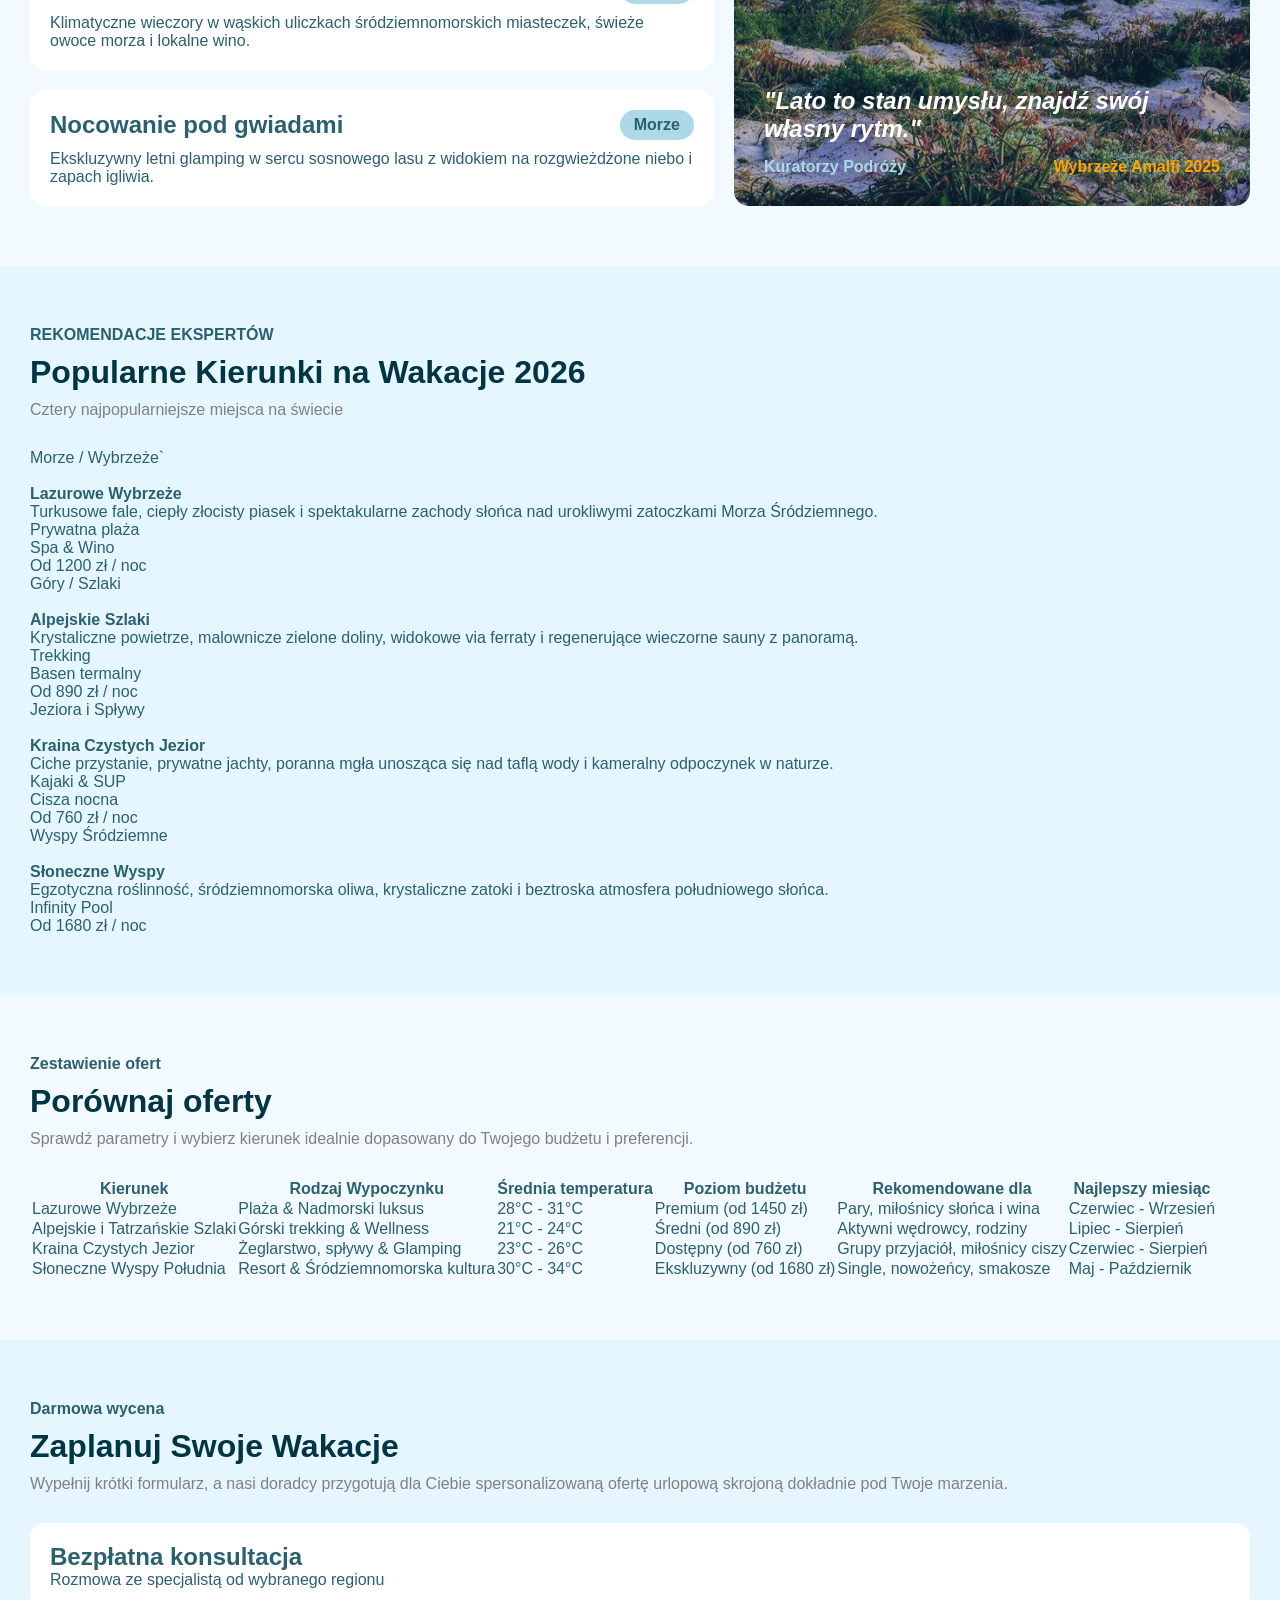
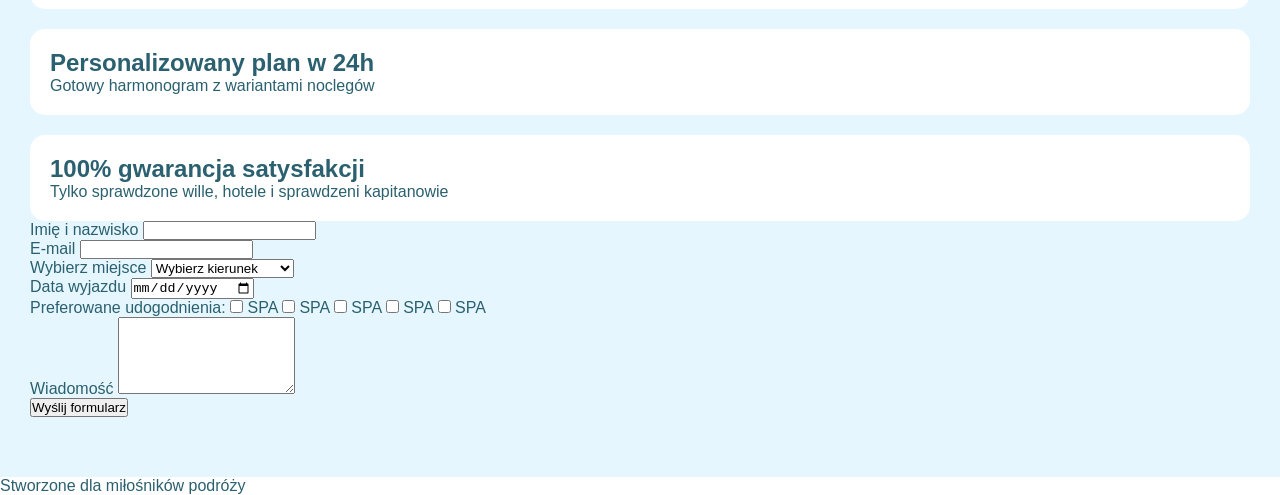
==== commit eb4f2d09: "code optimization" ====
--- a/index.html
+++ b/index.html
@@ -10,41 +10,44 @@
 
 <body>
     <header>
-        <p>Summer Escape</p>
+        <p class="header-logo">Summer Escape</p>
 
         <div class="header-menu">
-            <a href="index.html">Start</a>
-            <a href="places.html">Miejsca</a>
+            <a href="index.html" class="btn btn-blue">Start</a>
+            <a href="places.html" class="btn btn-blue">Miejsca</a>
         </div>
 
-        <a href="">Zaplanuj wyjazd</a>
+        <a href="" class="btn btn-orange">Zaplanuj wyjazd</a>
     </header>
 
     <nav>
-        <p>SZYBKI SKOK:</p>
-        <a href="#how-to-spend-summer">Jak spedzic lato?</a>
+        <p class="nav-title">SZYBKI SKOK:</p>
+        <a class="" href="#how-to-spend-summer">Jak spedzic lato?</a>
         <a href="#popular-destinations">Popularne kierunki</a>
         <a href="#compare-offers">Porównaj oferty</a>
         <a href="#contact">Kontakt</a>
     </nav>
     <main>
-        <section class="hero-section">
-
-            <p class="first">Twoje wymarzone lietnie przebudzenie</p>
-
-            <h1>SUMMER ESCAPE</h1>
-            <p class="second">Odkryj miejsca, w których możesz odpocząć, podróżować i przeżyć niezapomniane chwile.</p>
-
-            <div class="flex-hero-div">
-                <button class="hero-buttons">ODKRYJ MIEJSCA</button>
-                <button class="hero-buttons">Zaplanuj podróż</button>
-            </div>
-
-
-            <div class="flex-hero-div">
-                <span class="description-spans">120+ Magicznych Lokalizacji</span>
-                <span class="description-spans">98% Zadowolonych Odkrywców</span>
-                <span class="description-spans">Niezapomniane Wakacje</span>
+
+
+        <section class="hero">
+
+            <p class="badge badge-lightorange">Twoje wymarzone lietnie przebudzenie</p>
+
+            <h1 class="hero-title">SUMMER ESCAPE</h1>
+            <p class="hero-description">Odkryj miejsca, w których możesz odpocząć, podróżować i przeżyć niezapomniane
+                chwile.</p>
+
+            <div class="hero-actions">
+                <a href="#popular-destinations" class="btn btn-orange">ODKRYJ MIEJSCA</a>
+                <a href="#contact" class="btn btn-transparent">Zaplanuj podróż</a>
+            </div>
+
+
+            <div class="hero-stats">
+                <span class="badge badge-white">120+ Magicznych Lokalizacji</span>
+                <span class="badge badge-white">98% Zadowolonych Odkrywców</span>
+                <span class="badge badge-white">Niezapomniane Wakacje</span>
             </div>
         </section>
 
@@ -56,69 +59,90 @@
 
 
 
-            <div class="advices-div">
-
-
-                <div class="wstep">
-                    <p class="introducion">Twój czas, twoje reguły</p>
-                    <h1>Jak spedzic lato?</h1>
+            <div class="content-div">
+
+
+                <div class="section-header">
+                    <p class="section-intro">Twój czas, twoje reguły</p>
+                    <h1 class="section-title">Jak spedzic lato?</h1>
                     <p class="section-description">Od leniwych poranków w rytmie szumu fal po ekscytujące wyprawy w
                         dziewicze szczyty gór – wybierz styl
                         wypoczynku, który zregeneruje Twoją duszę.</p>
                 </div>
 
-
-                <div class="what-to-do">
-                    <div>Błogi relaks na plaży <span>Morze</span></div>
-                    <p>Błogi relaks na piaszczystej plaży i kąpiele w krystalicznym morzu w otoczeniu lazurowych
-                        lagun i
-                        ciepłego słońca.</p>
-                </div>
-                <div class="what-to-do">
-                    <div>Aktywny trekking górski<span>Góry</span></div>
-                    <p>Panoramiczne widoki o wschodzie słońca, szum górskich potoków i czyste, rześkie powietrze
-                        alpejskich grzbietów.</p>
-                </div>
-                <div class="what-to-do">
-                    <div>Żeglowanie i sporty wodne<span>Morze</span></div>
-                    <p>Panoramiczne widoki o wschodzie słońca, szum górskich potoków i czyste, rześkie powietrze
-                        alpejskich grzbietów.</p>
-                </div>
-                <div class="what-to-do">
-                    <div>Kultura i lokalne smaki<span>Morze</span></div>
-                    <p>Klimatyczne wieczory w wąskich uliczkach śródziemnomorskich miasteczek, świeże owoce morza i
-                        lokalne wino.</p>
-                </div>
-                <div class="what-to-do">
-                    <div>Nocowanie pod gwiadami<span>Morze</span></div>
-                    <p>Ekskluzywny letni glamping w sercu sosnowego lasu z widokiem na rozgwieżdżone niebo i zapach
-                        igliwia.</p>
-                </div>
-            </div>
-
-            <div class="example-image-div">
-                <p class="citate">"Lato to stan umysłu, znajdź swój własny rytm."</p>
-
-                <div>
-                    <p>Kuratorzy Podróży</p>
-                    <p>Wybrzeże Amalfi 2025</p>
-                </div>
-            </div>
-
-
-
-
-
-        </section>
-
-
-
-
-
-        <section id="popular-destinations">
-            <p>REKOMENDACJE EKSPERTÓW</p>
-            <h1>Popularne Kierunki na Wakacje 2026</h1>
-            <p>Cztery najpopularniejsze miejsca na świecie</p>
+                <div class="gap-20">
+                    <div class="card-info">
+                        <div class="card-info-header">
+                            <h2>Błogi relaks na plaży</h2>
+                            <span class="badge badge-blue">Morze</span>
+                        </div>
+                        <p class="card-info-description">Błogi relaks na piaszczystej plaży i kąpiele w krystalicznym
+                            morzu w otoczeniu lazurowych
+                            lagun i
+                            ciepłego słońca.</p>
+                    </div>
+                    <div class="card-info">
+                        <div class="card-info-header">
+                            <h2>Aktywny trekking górski</h2>
+                            <span class="badge badge-blue">Góry</span>
+                        </div>
+                        <p class="card-info-description">Panoramiczne widoki o wschodzie słońca, szum górskich potoków i
+                            czyste, rześkie powietrze
+                            alpejskich grzbietów.</p>
+                    </div>
+                    <div class="card-info">
+                        <div class="card-info-header">
+                            <h2>Żeglowanie i sporty wodne</h2>
+                            <span class="badge badge-blue">Morze</span>
+                        </div>
+                        <p class="card-info-description">Panoramiczne widoki o wschodzie słońca, szum górskich potoków i
+                            czyste, rześkie powietrze
+                            alpejskich grzbietów.</p>
+                    </div>
+                    <div class="card-info">
+                        <div class="card-info-header">
+                            <h2>Kultura i lokalne smaki</h2>
+                            <span class="badge badge-blue">Morze</span>
+                        </div>
+                        <p class="card-info-description">Klimatyczne wieczory w wąskich uliczkach śródziemnomorskich
+                            miasteczek, świeże owoce morza i
+                            lokalne wino.</p>
+                    </div>
+                    <div class="card-info">
+                        <div class="card-info-header">
+                            <h2>Nocowanie pod gwiadami</h2>
+                            <span class="badge badge-blue">Morze</span>
+                        </div>
+                        <p class="card-info-description">Ekskluzywny letni glamping w sercu sosnowego lasu z widokiem na
+                            rozgwieżdżone niebo i zapach
+                            igliwia.</p>
+                    </div>
+                </div>
+
+            </div>
+
+            <div class="banner-div">
+                <p class="banner-quote">"Lato to stan umysłu, znajdź swój własny rytm."</p>
+
+                <div class="banner-info">
+                    <p class="banner-author">Kuratorzy Podróży</p>
+                    <p class="banner-location">Wybrzeże Amalfi 2025</p>
+                </div>
+            </div>
+
+        </section>
+
+
+
+
+
+        <section class="popular-destinations-section" id="popular-destinations">
+            <div class="section-header">
+                <p class="section-intro">REKOMENDACJE EKSPERTÓW</p>
+                <h1 class="section-title">Popularne Kierunki na Wakacje 2026</h1>
+                <p class="section-description">Cztery najpopularniejsze miejsca na świecie</p>
+            </div>
+
 
             <div>
                 <div>
@@ -190,10 +214,13 @@
 
 
 
-        <section id="compare-offers">
-            <p>Zestawienie ofert</p>
-            <h1>Porównaj oferty</h1>
-            <p>Sprawdź parametry i wybierz kierunek idealnie dopasowany do Twojego budżetu i preferencji.</p>
+        <section class="compare-offers-section" id="compare-offers">
+            <div class="section-header">
+                <p class="section-intro">Zestawienie ofert</p>
+                <h1 class="section-title">Porównaj oferty</h1>
+                <p class="section-description">Sprawdź parametry i wybierz kierunek idealnie dopasowany do Twojego
+                    budżetu i preferencji.</p>
+            </div>
 
             <table>
                 <tr>
@@ -242,37 +269,34 @@
 
 
 
-        <section id="contact">
-            <div>
-                <p>Darmowa wycena</p>
-                <h1>Zaplanuj Swoje Wakacje</h1>
-                <p>Wypełnij krótki formularz, a nasi doradcy przygotują dla Ciebie spersonalizowaną ofertę urlopową
+        <section class="contact-section" id="contact">
+
+            <div class="section-header">
+                <p class="section-intro">Darmowa wycena</p>
+                <h1 class="section-title">Zaplanuj Swoje Wakacje</h1>
+                <p class="section-description">Wypełnij krótki formularz, a nasi doradcy przygotują dla Ciebie
+                    spersonalizowaną ofertę urlopową
                     skrojoną dokładnie pod Twoje marzenia.</p>
-
-                <div>
-                    <p>Bezpłatna</p>
-                    <p>Rozmowa</p>
-                </div>
-                <div>
-                    <p>Bezpłatna</p>
-                    <p>Rozmowa</p>
-                </div>
-                <div>
-                    <p>Bezpłatna</p>
-                    <p>Rozmowa</p>
-                </div>
-                <div>
-                    <p>Bezpłatna</p>
-                    <p>Rozmowa</p>
-                </div>
-
-                <div>
-                    <p>Wakacje</p>
-                    <p>Marta</p>
-                </div>
-            </div>
-
-
+            </div>
+
+            <div class="gap-20">
+                <div class="card-info">
+                    <h2>Bezpłatna konsultacja</h2>
+                    <p>Rozmowa ze specjalistą od wybranego regionu</p>
+                </div>
+
+                <div class="card-info">
+                    <h2>Personalizowany plan w 24h</h2>
+                    <p>Gotowy harmonogram z wariantami noclegów</p>
+
+                </div>
+
+                <div class="card-info">
+                    <h2>100% gwarancja satysfakcji</h2>
+                    <p>Tylko sprawdzone wille, hotele i sprawdzeni kapitanowie</p>
+                </div>
+
+            </div>
             <div>
 
                 <form action="#" method="post">
--- a/style.css
+++ b/style.css
@@ -1,7 +1,6 @@
 body {
-    margin: 0;
-    padding: 0;
     font-family: Arial, sans-serif;
+    color: #2A606F;
 }
 
 * {
@@ -12,7 +11,92 @@
 
 a {
     text-decoration: none;
-}
+    color: inherit;
+}
+
+
+section {
+    padding: 60px 30px;
+}
+
+.section-header {
+    display: flex;
+    flex-direction: column;
+    gap: 10px;
+    margin-bottom: 30px;
+}
+
+.section-intro {
+    font-weight: bold;
+    color: #2A606F;
+}
+
+.section-title {
+    font-size: 2rem;
+    color: #003544;
+}
+
+.section-description {
+    color: grey;
+}
+
+.how-to-spend-summer-section,
+.compare-offers-section {
+    background-color: #F3FAFF;
+}
+
+.popular-destinations-section,
+.contact-section {
+    background-color: #E6F6FF;
+}
+
+.btn {
+    padding: 10px 20px;
+    border-radius: 20px;
+    border: none;
+    cursor: pointer;
+    font-weight: bold;
+}
+
+.btn-orange {
+    background-color: #F3A160;
+    color: #0A242B;
+}
+
+.btn-blue {
+    background-color: #2A606F;
+    color: white;
+}
+
+.btn-transparent {
+    background-color: rgba(214, 210, 210, 0.37);
+    color: white;
+}
+
+
+.badge {
+    padding: 6px 14px;
+    border-radius: 30px;
+    font-weight: bold;
+}
+
+.badge-lightorange {
+    background-color: #FFDCC4;
+    color: #6c3005;
+}
+
+.badge-white {
+    background-color: #DFE8EA;
+    color: #2A606F;
+    padding: 15px 20px;
+}
+
+.badge-blue {
+    background-color: lightblue;
+    color: #2A606F;
+    padding: 6px 14px;
+}
+
 
 header {
     display: flex;
@@ -22,28 +106,11 @@
     align-items: center;
 }
 
-header p {
+.header-logo {
     font-size: 20px;
     font-weight: bold;
     margin: 0;
     color: #2A606F;
-}
-
-.header-menu a {
-    color: white;
-    padding: 5px 15px;
-    background-color: #2A606F;
-    border-radius: 15px;
-    font-weight: bold;
-}
-
-header a {
-    color: #6c3005;
-    padding: 7px 10px;
-    background-color: #F3A160;
-    border-radius: 15px;
-    font-size: 0.85rem;
-    font-weight: bold;
 }
 
 
@@ -63,19 +130,23 @@
     padding: 12px;
 }
 
-nav a {
-    color: #2A606F;
-    font-weight: bold;
-}
-
-
-
-
-
-
-
-
-.hero-section {
+.nav-title {
+    font-weight: bold;
+    font-size: large;
+}
+
+
+nav a{
+    padding: 2px 7px;
+    border-radius: 20px;
+
+    transition: background-color 0.3s ease;
+}
+
+
+
+
+.hero {
     display: flex;
     flex-direction: column;
     align-items: center;
@@ -88,58 +159,32 @@
 }
 
 
-.hero-section .first {
-    background-color: #fad0ae;
-    padding: 7px 10px;
-    color: #6c3005;
-    border-radius: 15px;
-    font-weight: bold;
-    margin-left: auto;
-    margin-right: auto;
-}
-
-
-.hero-section h1 {
+.hero-title {
     font-weight: 900;
     font-size: 40px;
     color: white;
 }
 
-
-.second {
+.hero-description {
     color: lightblue;
 }
 
-
-.flex-hero-div {
+.hero-actions {
     display: flex;
     justify-content: center;
     align-items: center;
     gap: 15px;
 }
 
-.hero-buttons {
-    color: white;
-    background-color: rgba(214, 210, 210, 0.37);
-
-    border: none;
-    border-radius: 15px;
-    padding: 10px;
-}
-
-
-
-
-.description-spans {
-    font-weight: bold;
-    color: #2A606F;
-    background-color: #DDE4E8;
-
-    border-radius: 30px;
-    padding: 20px;
-
-
-}
+
+.hero-stats {
+    display: flex;
+    justify-content: center;
+    align-items: center;
+    gap: 15px;
+}
+
+
 
 
 
@@ -149,67 +194,107 @@
 
 .how-to-spend-summer-section {
     display: flex;
-    background-color: #E9EEEF;
-    padding: 60px 30px;
-}
-
-
-.advices-div {
-    width: 60%;
-}
-
-
-.wstep {
+    gap: 20px;
+}
+
+
+.content-div {
+    flex: 3;
+}
+
+.gap-20 {
     display: flex;
     flex-direction: column;
-    gap: 10px;
-    margin-bottom: 30px;
-}
-
-.wstep .introducion {
-    font-weight: bold;
-    color: #2A606F;
-}
-
-.what-to-do {
-    margin-top: 20px;
+    gap: 20px;
+}
+
+
+.card-info {
     padding: 20px;
     background-color: white;
     border-radius: 15px;
 }
 
-.what-to-do div {
+.card-info-header {
     display: flex;
     justify-content: space-between;
-    font-size: 1.2rem;
-    color: #2A606F;
-    font-weight: bold;
-}
-
-.what-to-do div span {
-    background-color: lightblue;
-    color: rgb(102, 132, 233);
-    border-radius: 15px;
-    font-size: 0.9rem;
-    padding: 5px 12px;
-}
-
-.example-image-div {
-    align-self: stretch;
-    width: 40%;
+    align-items: center;
+    margin-bottom: 10px;
+}
+
+
+
+.banner-div {
+    flex: 2;
+    display: flex;
+    flex-direction: column;
+    justify-content: flex-end;
 
     background-image: linear-gradient(rgba(27, 72, 124, 0.3), rgba(27, 72, 124, 0.3)), url("images/beach.jpg");
     background-size: cover;
     background-position: center;
 
-}
-.example-image-div .citate{
-    font-size: 1.2rem;
-    font-weight: bold;
+    padding: 30px;
+    gap: 15px;
+
+    
+    border-radius: 15px;
+
+    font-weight: bold;
+}
+
+.banner-quote {
+    font-size: 1.5rem;
+    font-style: italic;
     color: white;
 }
 
-.example-image-div div{
+.banner-info {
     display: flex;
     justify-content: space-between;
+}
+
+.banner-author {
+    color: lightblue;
+}
+
+.banner-location {
+    color: orange;
+}
+
+
+
+
+
+
+
+
+
+
+
+
+
+
+
+
+
+
+
+
+
+
+
+
+
+
+
+nav a:hover{
+    background-color: #B4FFF2;
+}
+
+
+
+
+tr:hover {
+    background-color: lightblue;
 }
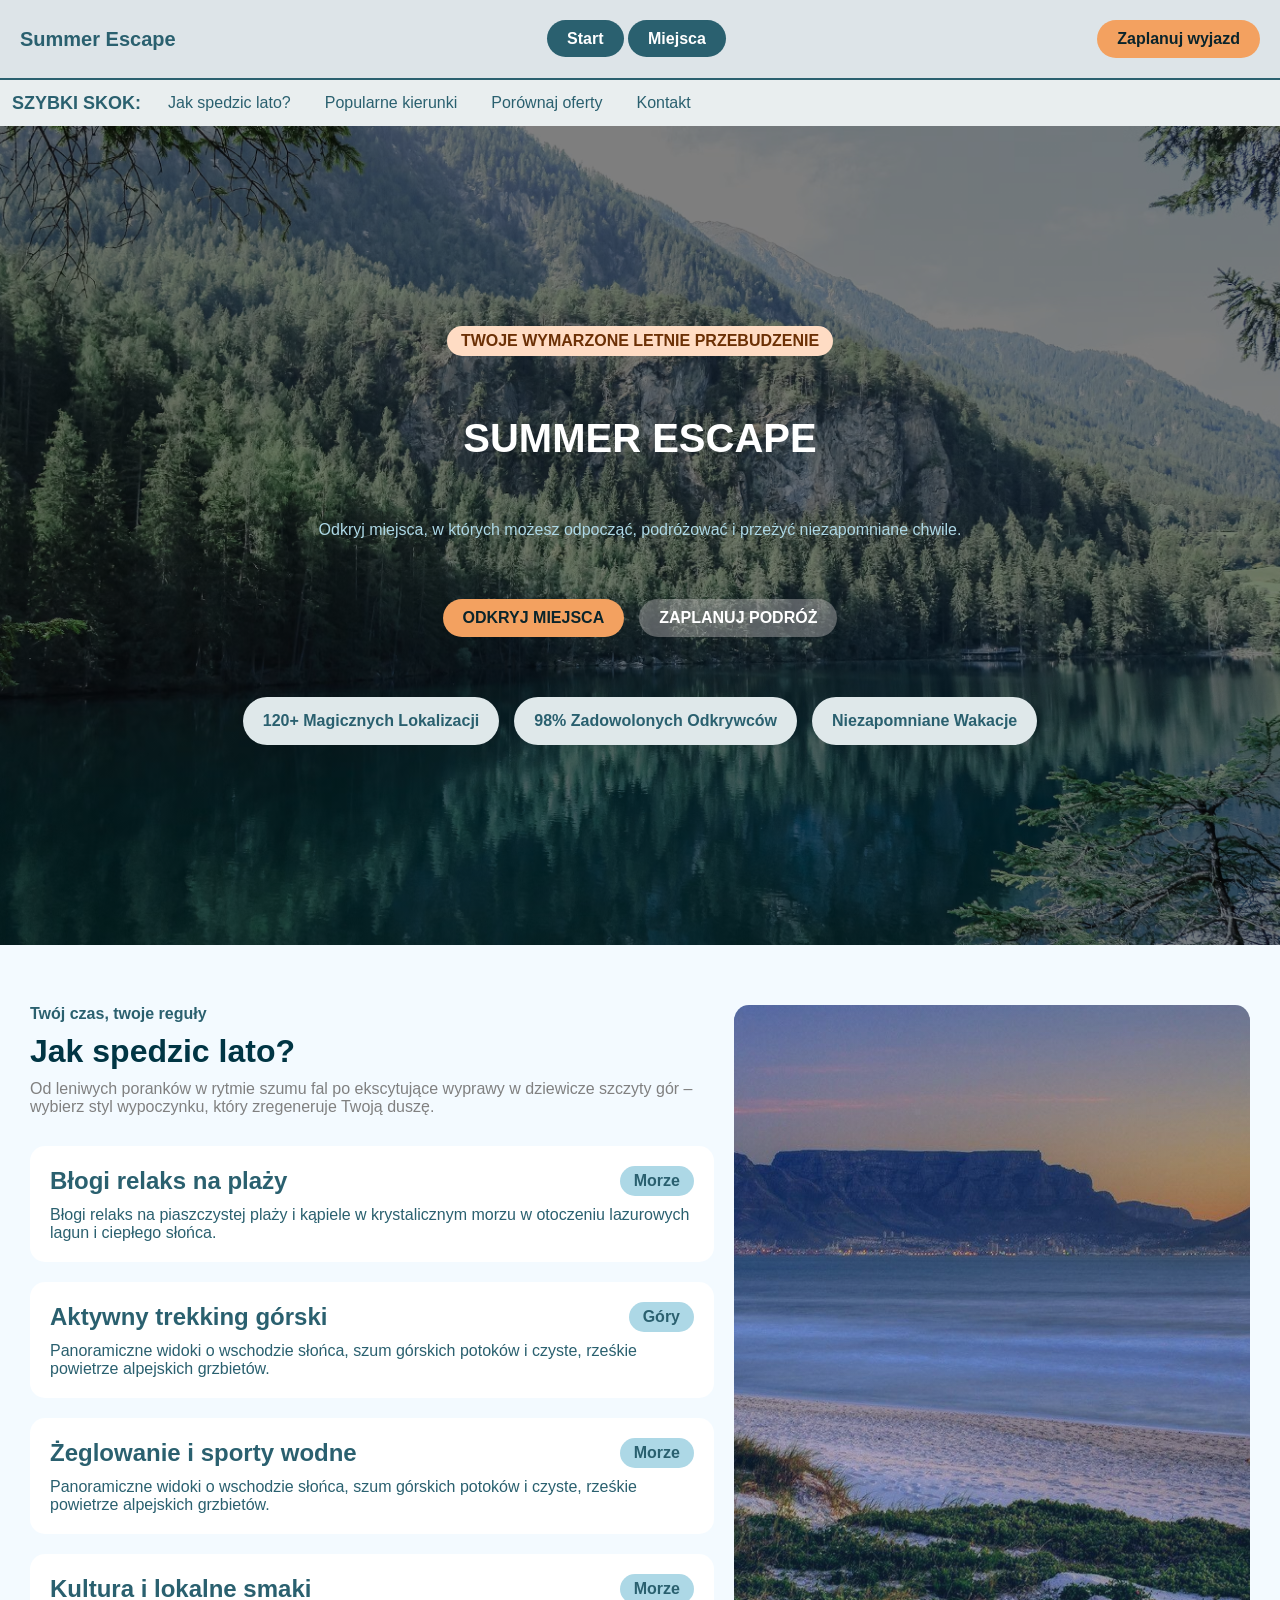
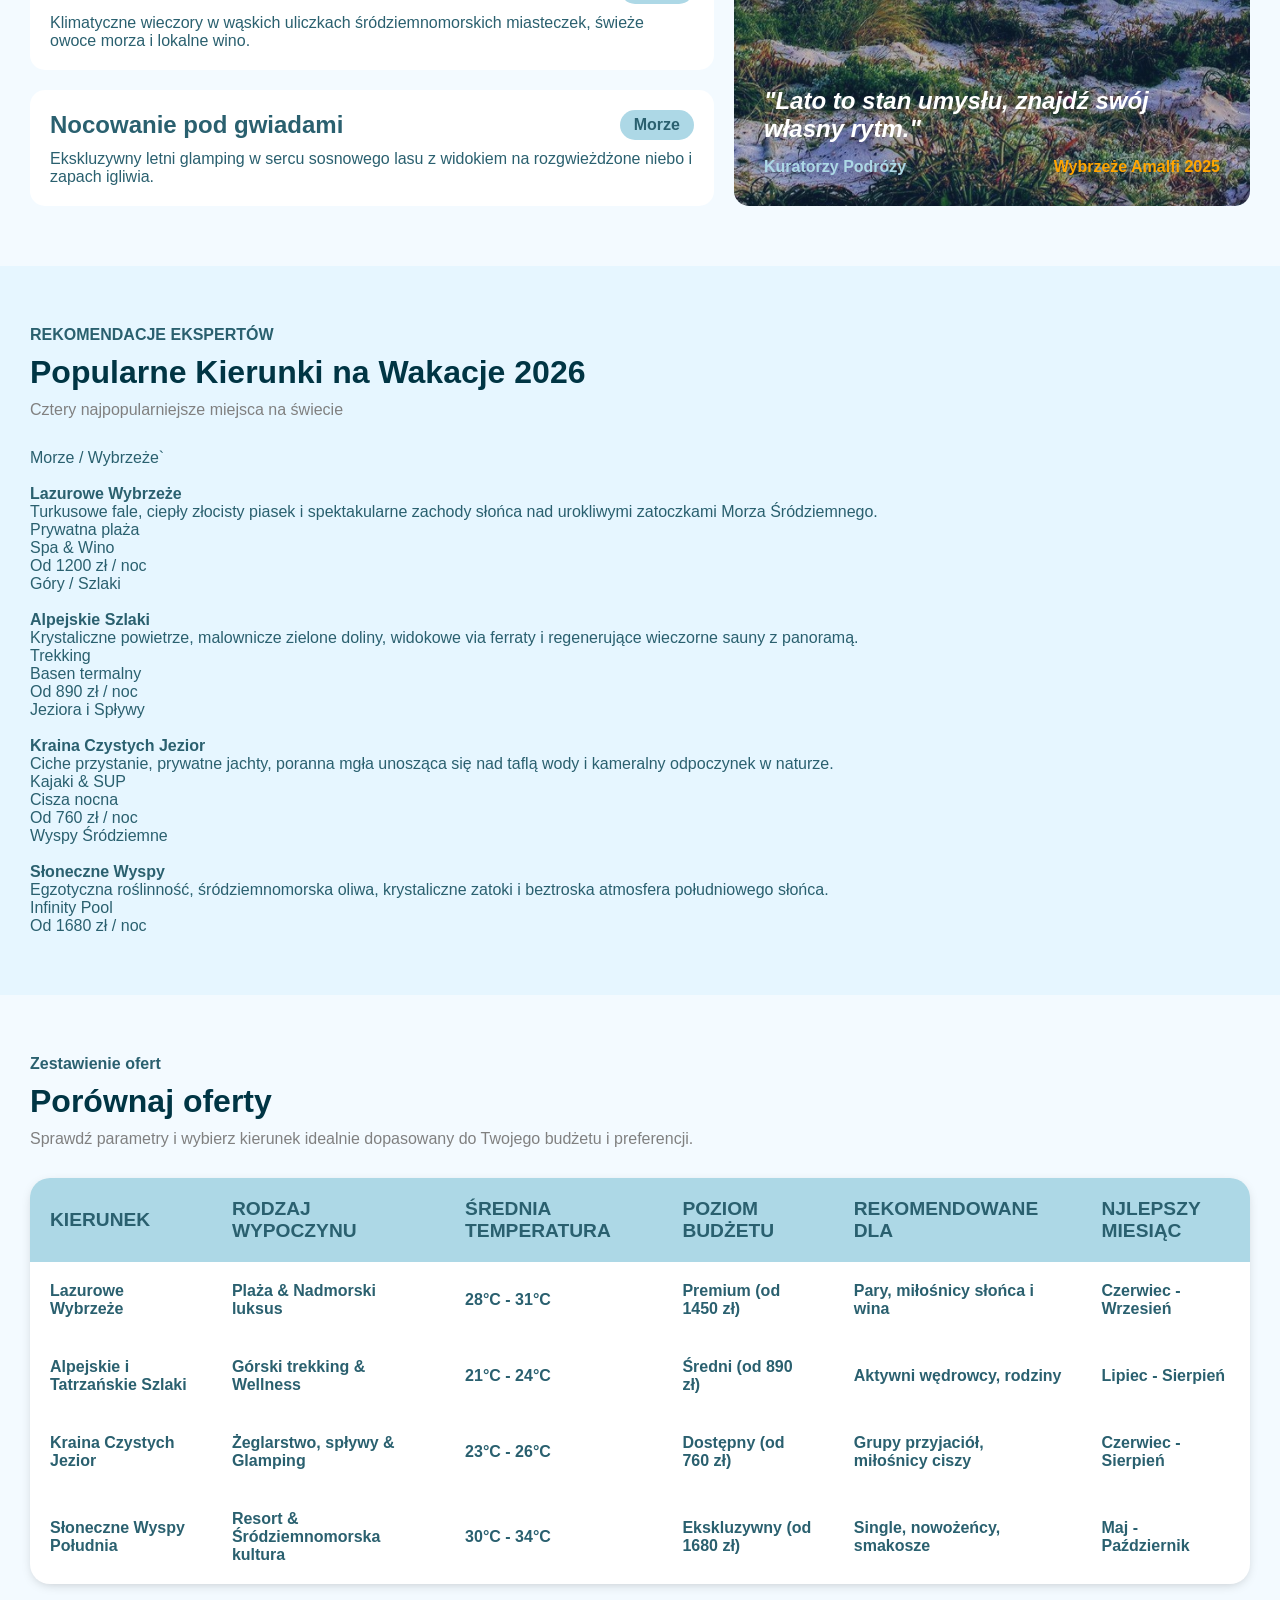
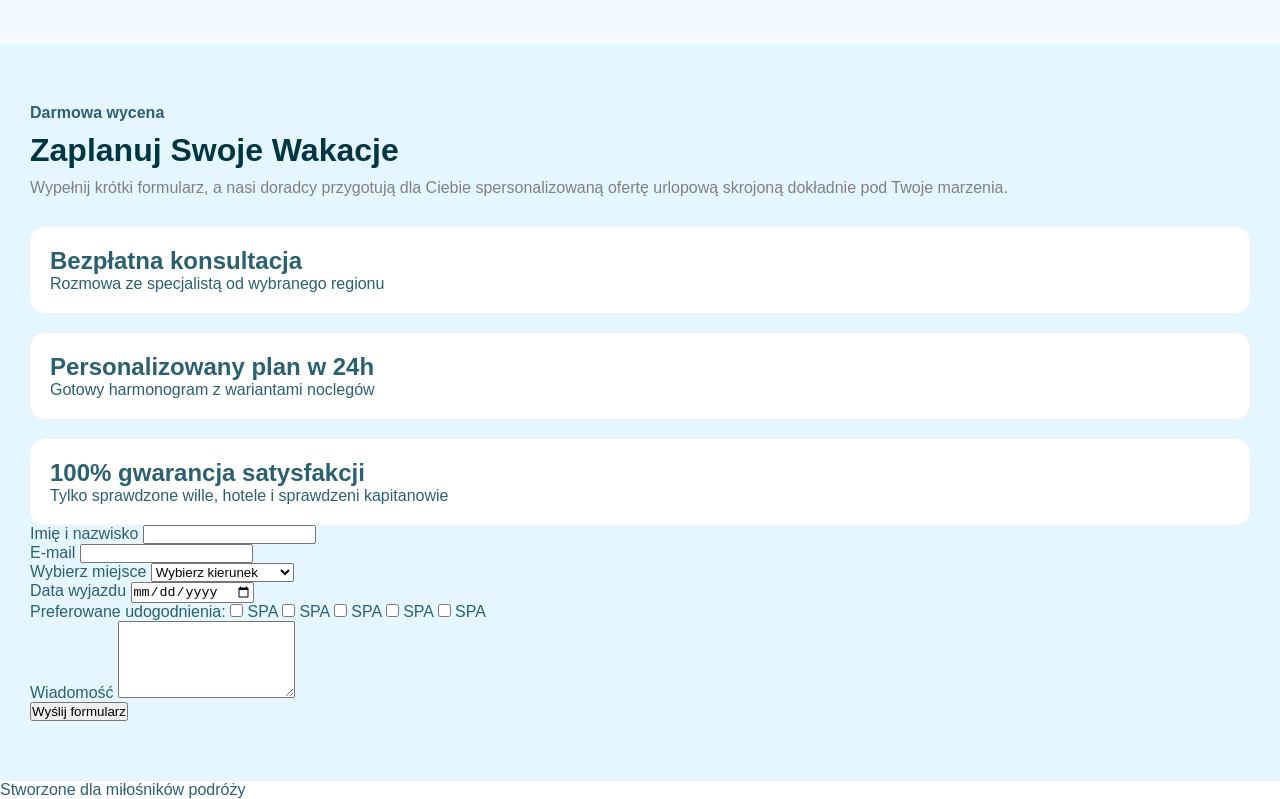
==== commit 5317194d: "table section" ====
--- a/index.html
+++ b/index.html
@@ -32,7 +32,7 @@
 
         <section class="hero">
 
-            <p class="badge badge-lightorange">Twoje wymarzone lietnie przebudzenie</p>
+            <p class="badge badge-lightorange">TWOJE WYMARZONE LETNIE PRZEBUDZENIE</p>
 
             <h1 class="hero-title">SUMMER ESCAPE</h1>
             <p class="hero-description">Odkryj miejsca, w których możesz odpocząć, podróżować i przeżyć niezapomniane
@@ -40,7 +40,7 @@
 
             <div class="hero-actions">
                 <a href="#popular-destinations" class="btn btn-orange">ODKRYJ MIEJSCA</a>
-                <a href="#contact" class="btn btn-transparent">Zaplanuj podróż</a>
+                <a href="#contact" class="btn btn-transparent">ZAPLANUJ PODRÓŻ</a>
             </div>
 
 
@@ -222,48 +222,52 @@
                     budżetu i preferencji.</p>
             </div>
 
-            <table>
-                <tr>
-                    <th>Kierunek</th>
-                    <th>Rodzaj Wypoczynku</th>
-                    <th>Średnia temperatura</th>
-                    <th>Poziom budżetu</th>
-                    <th>Rekomendowane dla</th>
-                    <th>Najlepszy miesiąc</th>
-                </tr>
-                <tr>
-                    <td>Lazurowe Wybrzeże</td>
-                    <td>Plaża & Nadmorski luksus</td>
-                    <td>28°C - 31°C</td>
-                    <td>Premium (od 1450 zł)</td>
-                    <td>Pary, miłośnicy słońca i wina</td>
-                    <td>Czerwiec - Wrzesień</td>
-                </tr>
-                <tr>
-                    <td>Alpejskie i Tatrzańskie Szlaki</td>
-                    <td>Górski trekking & Wellness</td>
-                    <td>21°C - 24°C</td>
-                    <td>Średni (od 890 zł)</td>
-                    <td>Aktywni wędrowcy, rodziny</td>
-                    <td>Lipiec - Sierpień</td>
-                </tr>
-                <tr>
-                    <td>Kraina Czystych Jezior</td>
-                    <td>Żeglarstwo, spływy & Glamping</td>
-                    <td>23°C - 26°C</td>
-                    <td>Dostępny (od 760 zł)</td>
-                    <td>Grupy przyjaciół, miłośnicy ciszy</td>
-                    <td>Czerwiec - Sierpień</td>
-                </tr>
-                <tr>
-                    <td>Słoneczne Wyspy Południa</td>
-                    <td>Resort & Śródziemnomorska kultura</td>
-                    <td>30°C - 34°C</td>
-                    <td>Ekskluzywny (od 1680 zł)</td>
-                    <td>Single, nowożeńcy, smakosze</td>
-                    <td>Maj - Październik</td>
-                </tr>
-            </table>
+
+            <div class="table-container">
+                <table>
+                    <tr class="table-header">
+                        <th>KIERUNEK</th>
+                        <th>RODZAJ WYPOCZYNU</th>
+                        <th>ŚREDNIA TEMPERATURA</th>
+                        <th>POZIOM BUDŻETU</th>
+                        <th>REKOMENDOWANE DLA</th>
+                        <th>NJLEPSZY MIESIĄC</th>
+                    </tr>
+                    <tr>
+                        <td>Lazurowe Wybrzeże</td>
+                        <td>Plaża & Nadmorski luksus</td>
+                        <td>28°C - 31°C</td>
+                        <td>Premium (od 1450 zł)</td>
+                        <td>Pary, miłośnicy słońca i wina</td>
+                        <td>Czerwiec - Wrzesień</td>
+                    </tr>
+                    <tr>
+                        <td>Alpejskie i Tatrzańskie Szlaki</td>
+                        <td>Górski trekking & Wellness</td>
+                        <td>21°C - 24°C</td>
+                        <td>Średni (od 890 zł)</td>
+                        <td>Aktywni wędrowcy, rodziny</td>
+                        <td>Lipiec - Sierpień</td>
+                    </tr>
+                    <tr>
+                        <td>Kraina Czystych Jezior</td>
+                        <td>Żeglarstwo, spływy & Glamping</td>
+                        <td>23°C - 26°C</td>
+                        <td>Dostępny (od 760 zł)</td>
+                        <td>Grupy przyjaciół, miłośnicy ciszy</td>
+                        <td>Czerwiec - Sierpień</td>
+                    </tr>
+                    <tr>
+                        <td>Słoneczne Wyspy Południa</td>
+                        <td>Resort & Śródziemnomorska kultura</td>
+                        <td>30°C - 34°C</td>
+                        <td>Ekskluzywny (od 1680 zł)</td>
+                        <td>Single, nowożeńcy, smakosze</td>
+                        <td>Maj - Październik</td>
+                    </tr>
+                </table>
+            </div>
+
         </section>
 
 
--- a/style.css
+++ b/style.css
@@ -270,9 +270,36 @@
 
 
 
-
-
-
+.table-container{
+    border-radius: 20px;
+    background-color: white;
+
+    box-shadow: 0px 3px 12px -4px rgba(0, 0, 0, 0.25);
+
+    overflow: hidden;
+}
+
+table{
+    width: 100%;
+    border-collapse: collapse;
+
+    font-weight: bold;
+}
+
+.table-header{
+    background-color: lightblue;
+}
+
+
+th, td {
+    padding: 20px;
+    text-align: left;
+}
+
+
+th{
+    font-size: 1.2rem;
+}
 
 
 
